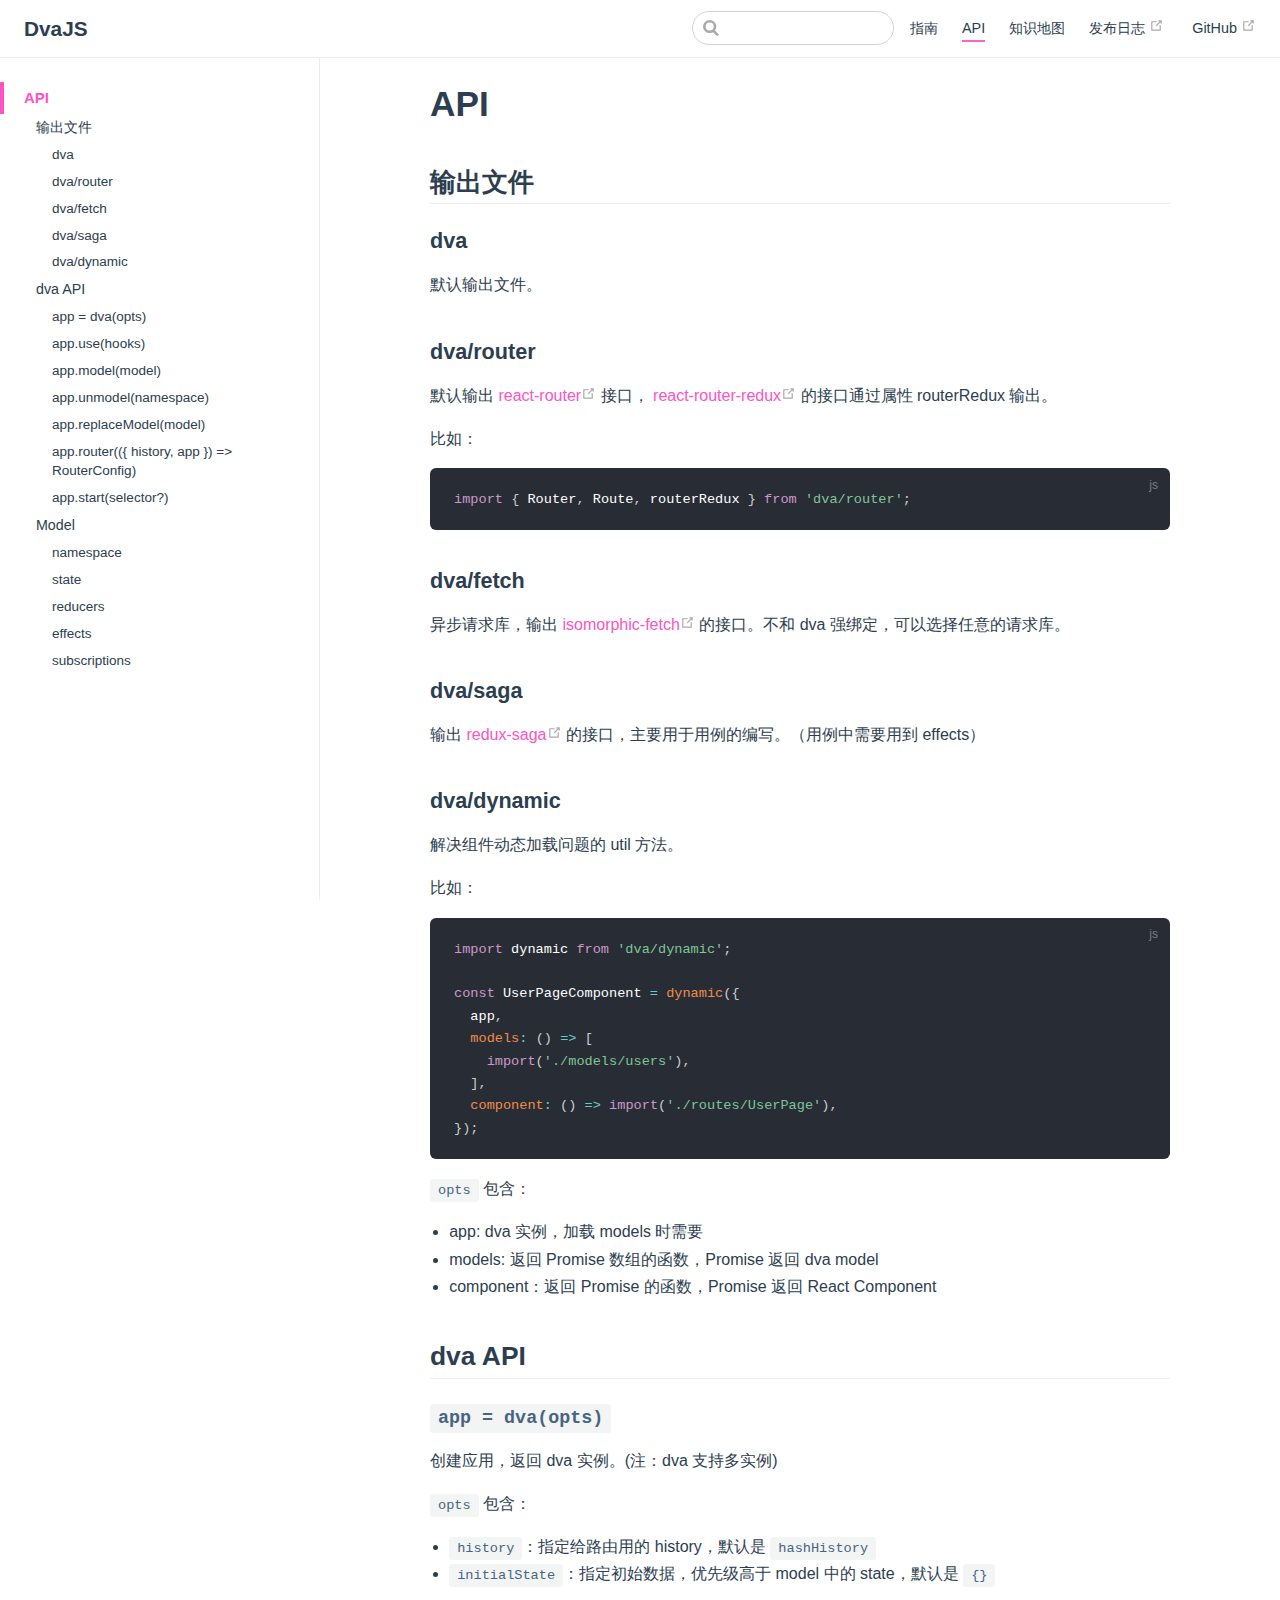
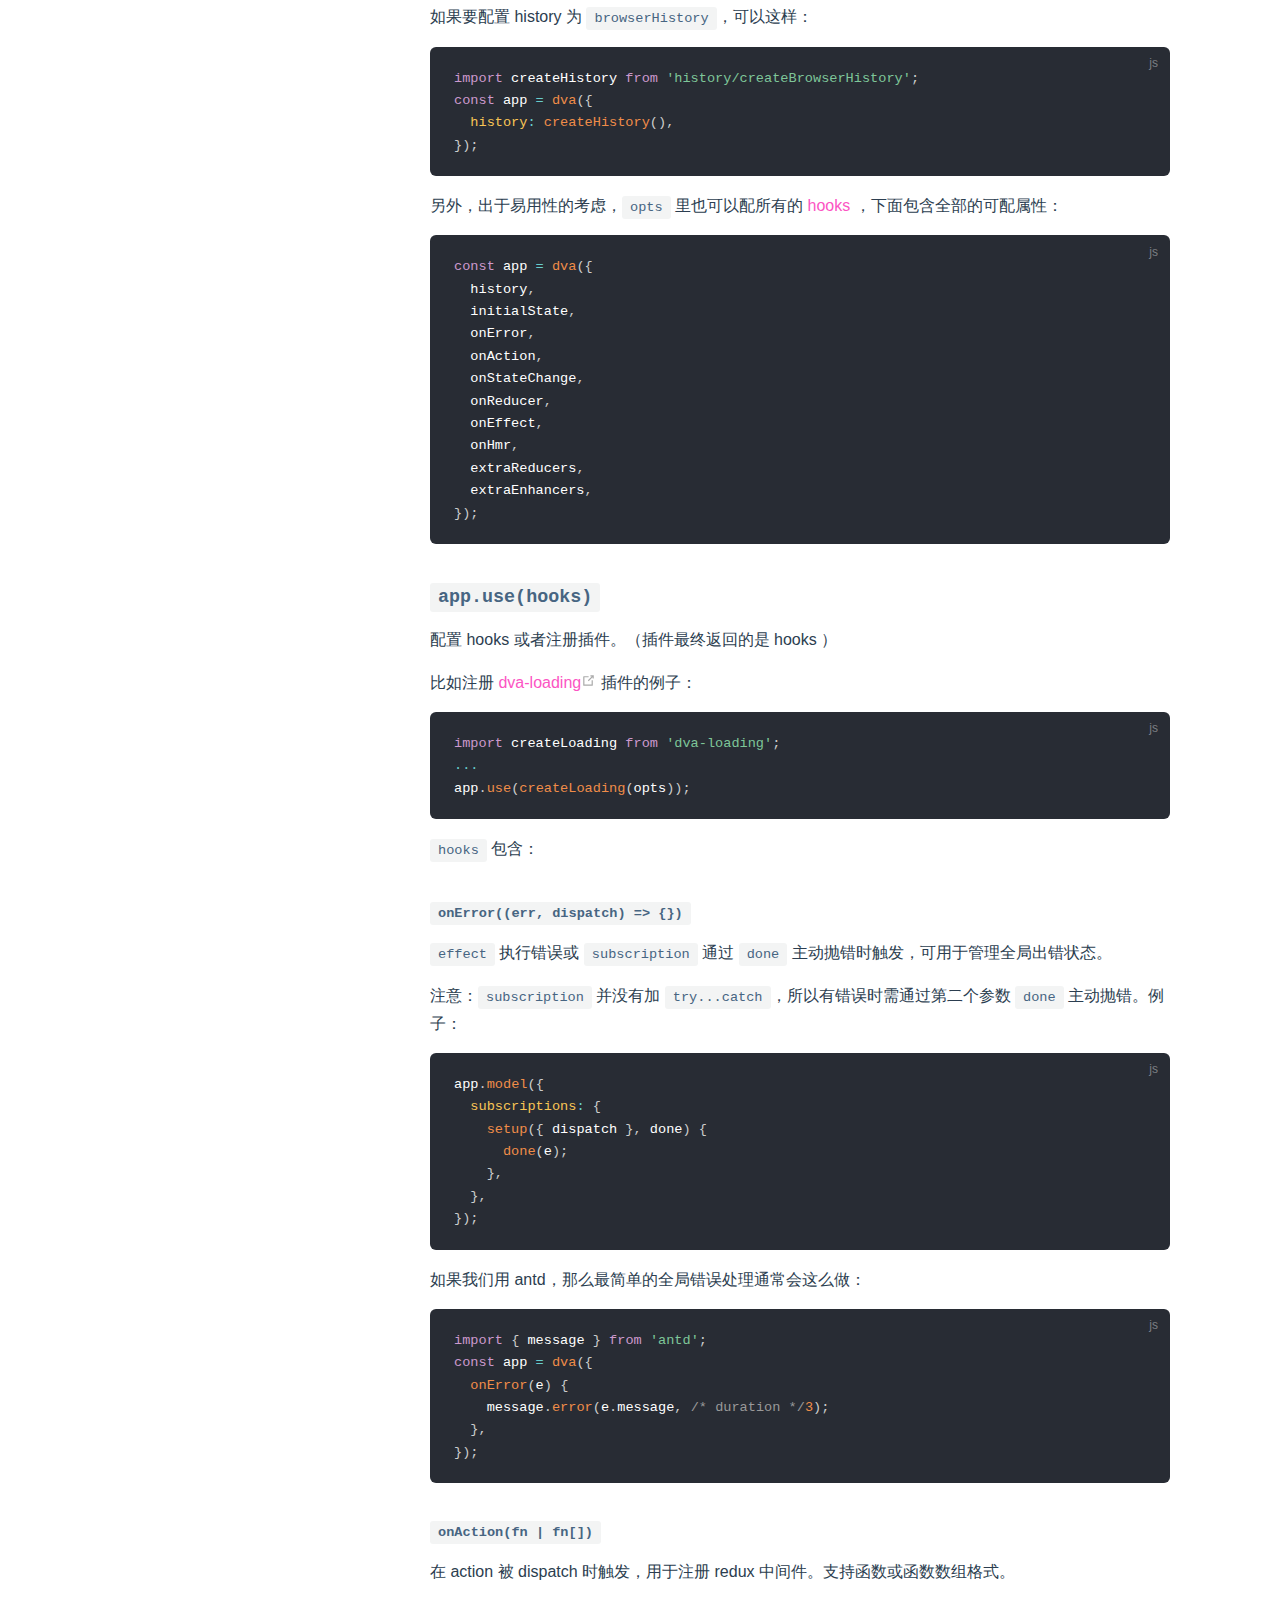
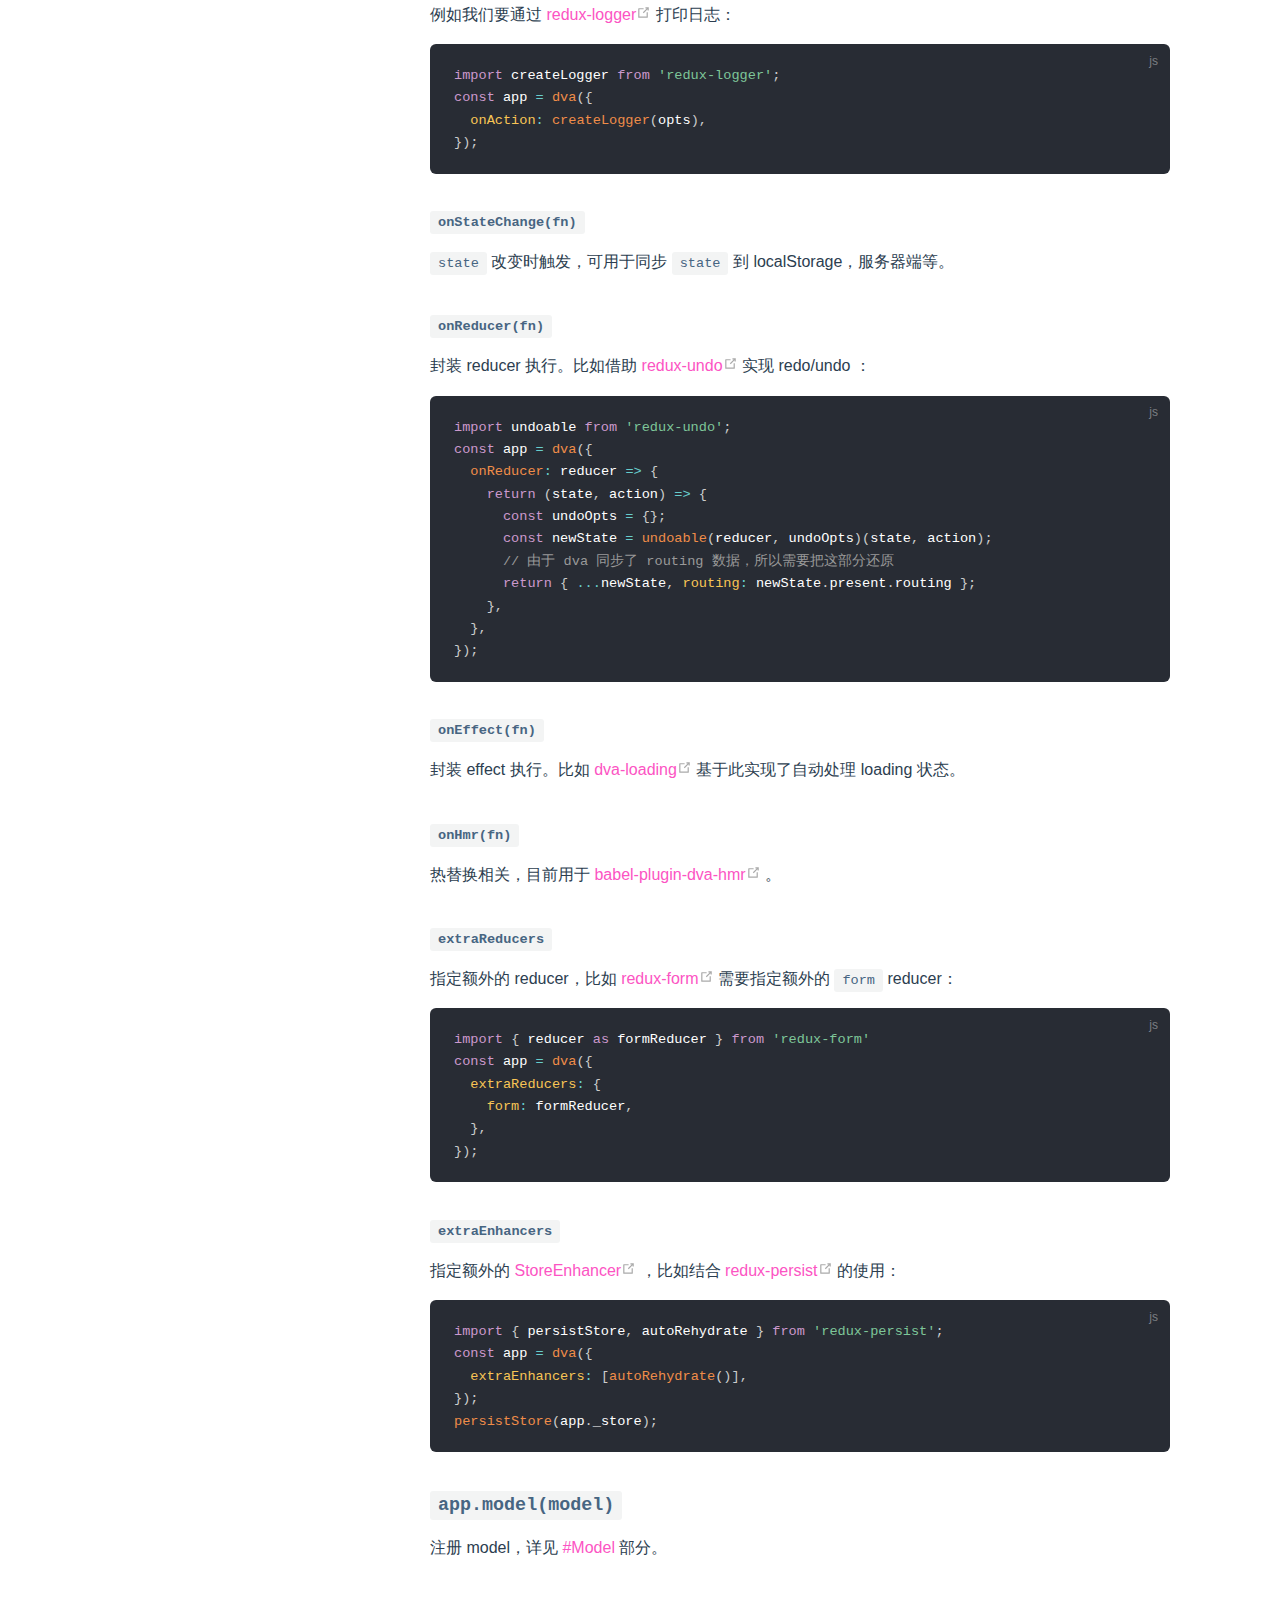
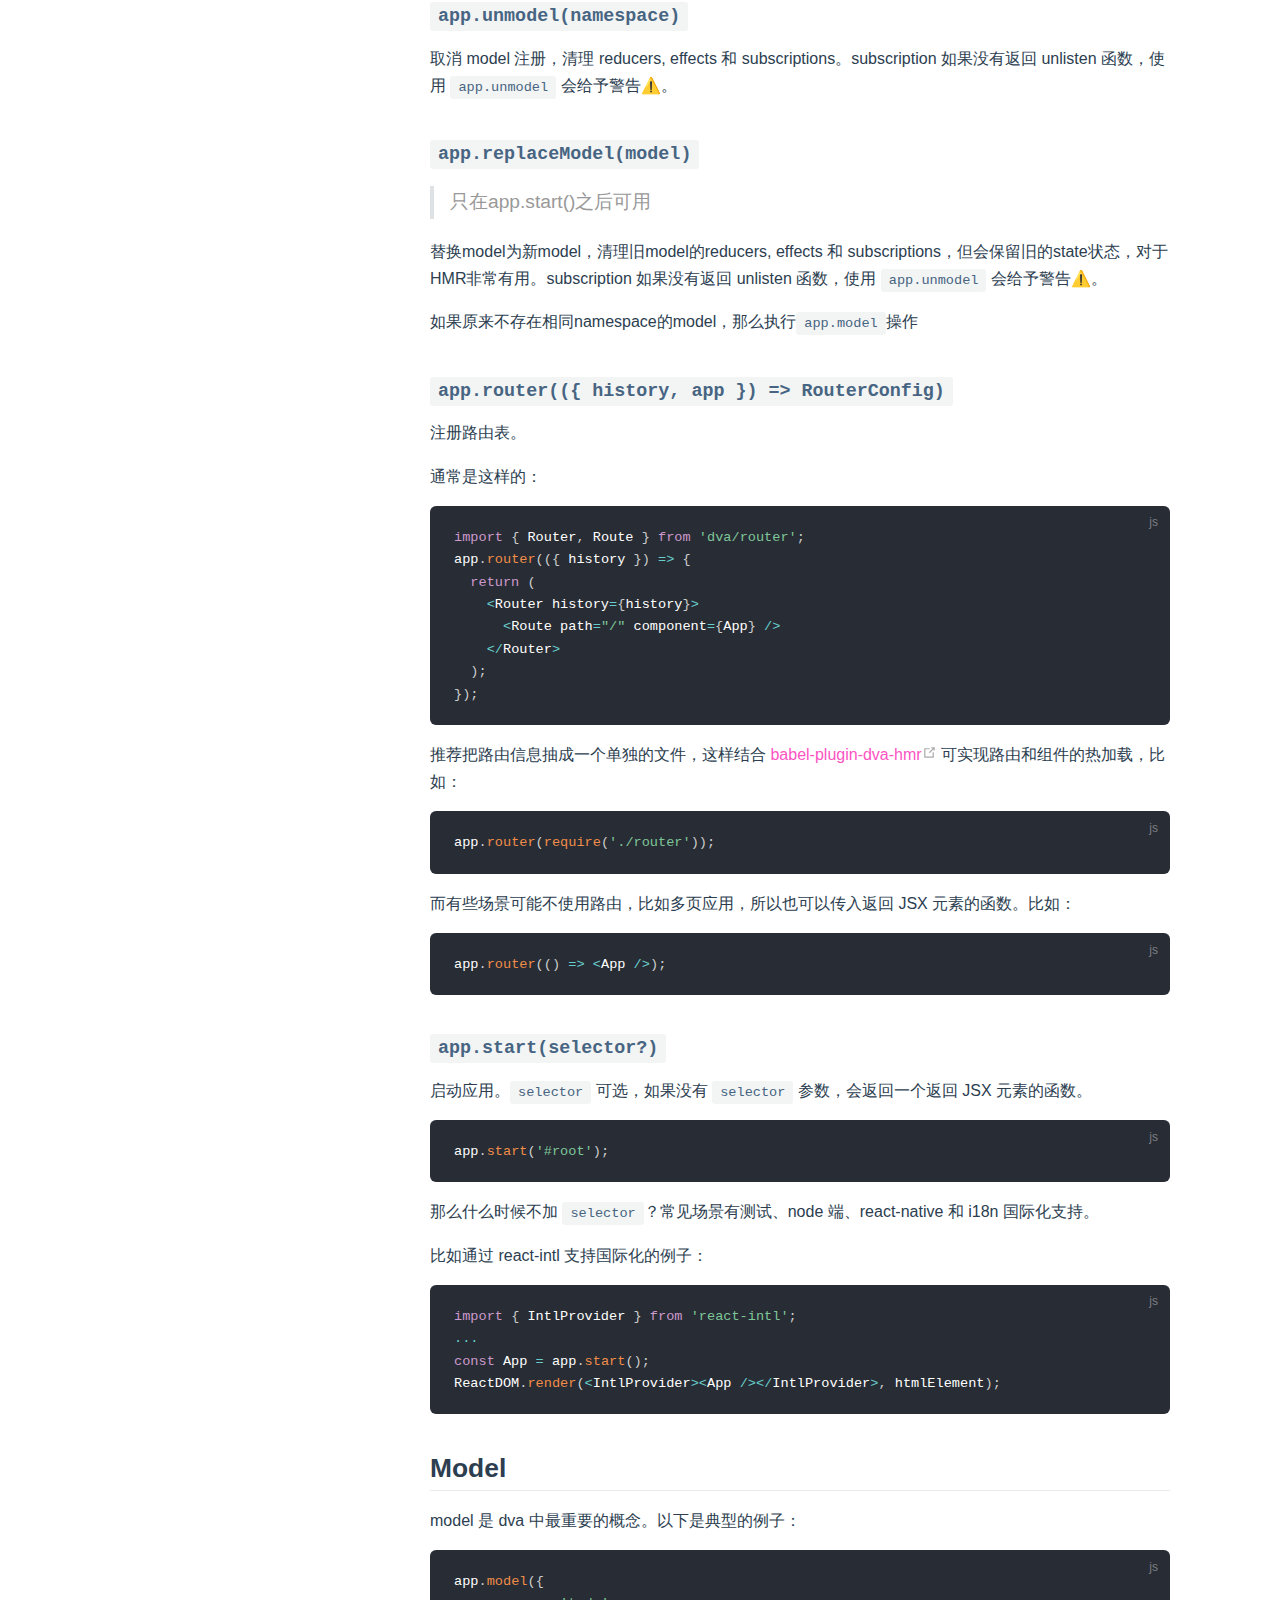
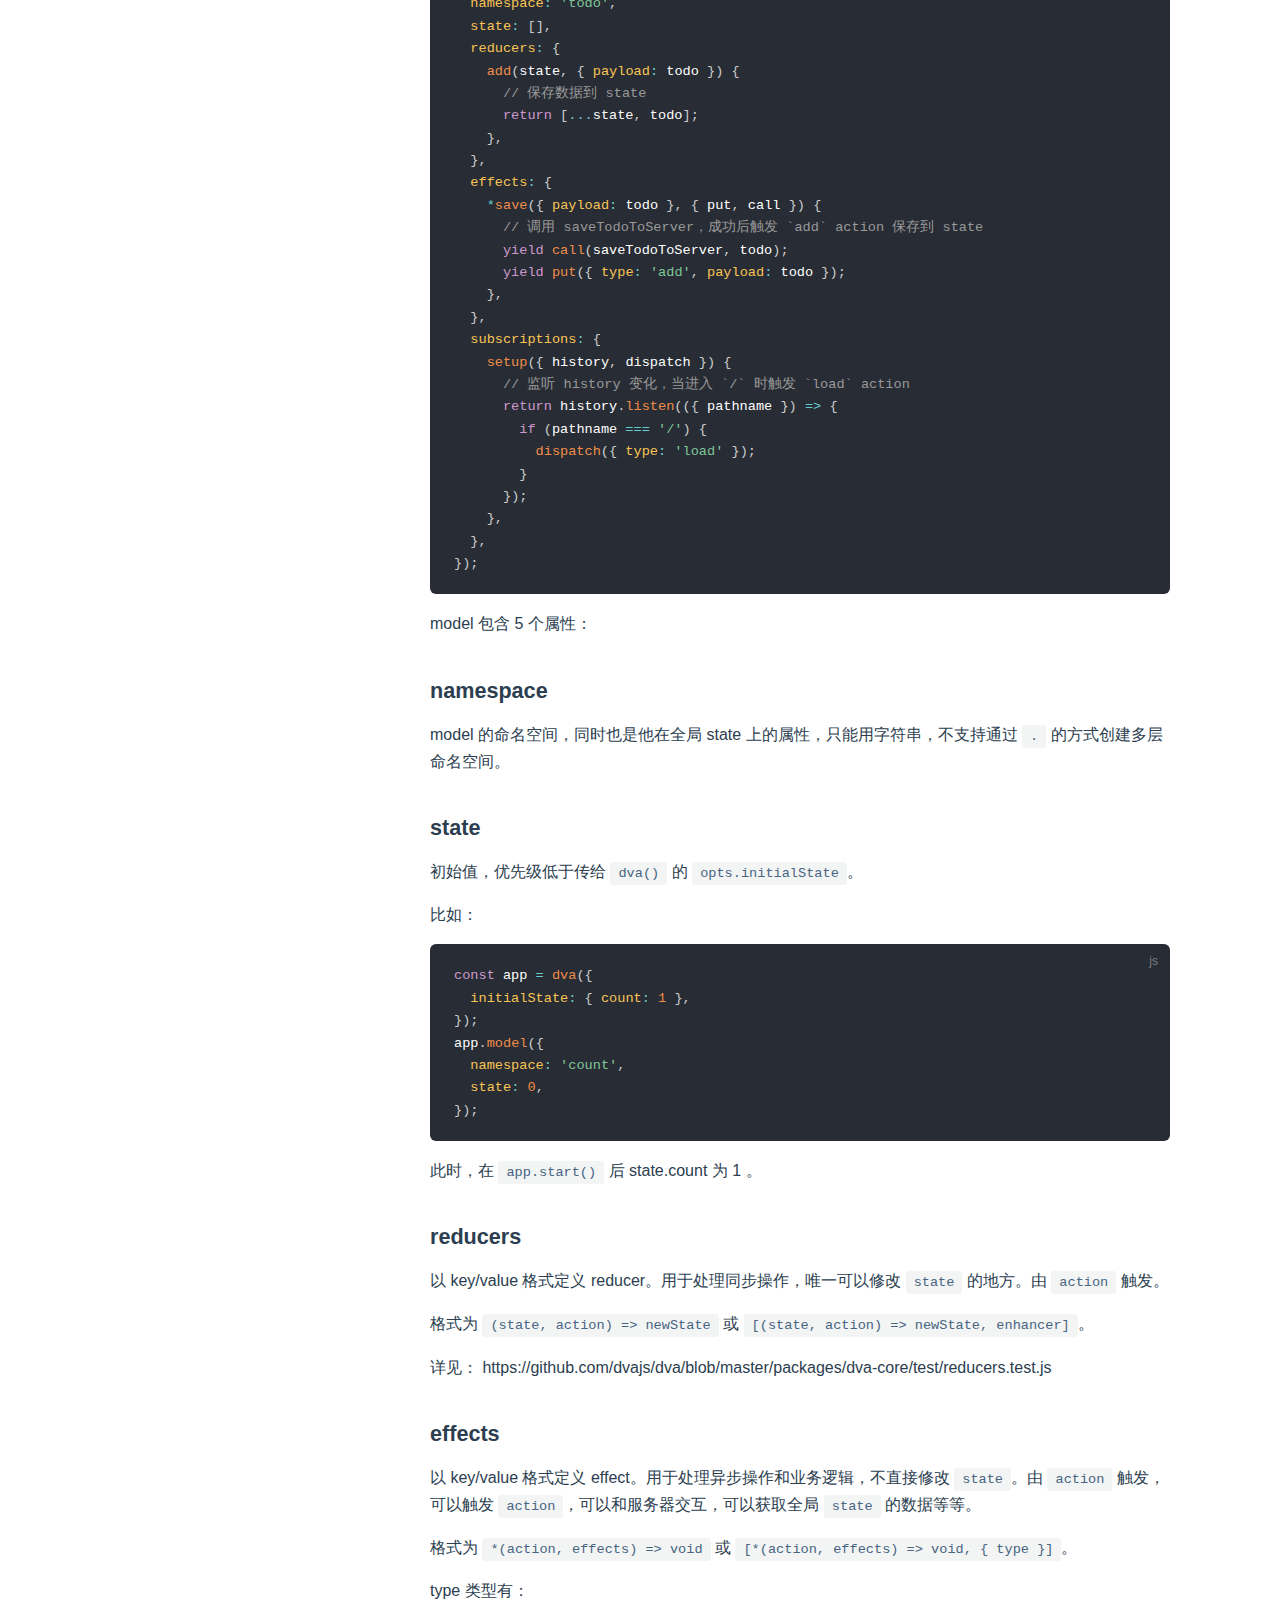
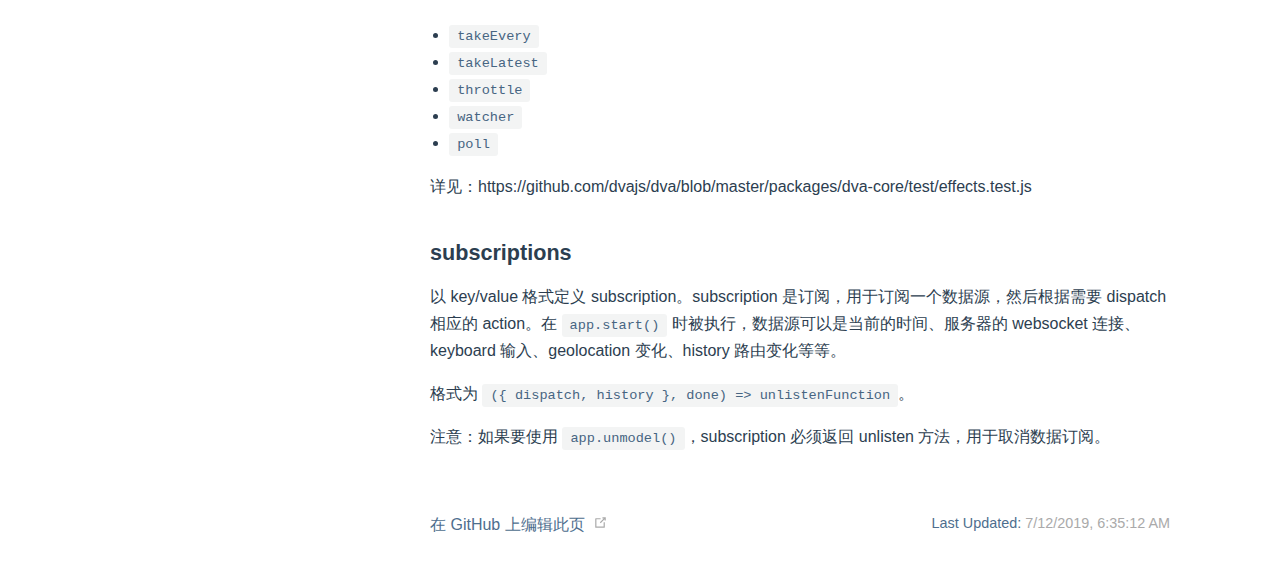
==== api/index.html @ c40e7f50 "add:init" ====
<!DOCTYPE html>
<html lang="en-US">
  <head>
    <meta charset="utf-8">
    <meta name="viewport" content="width=device-width,initial-scale=1">
    <title>API | DvaJS</title>
    <meta name="description" content="React and redux based, lightweight and elm-style framework.">
    
    
    <link rel="preload" href="/assets/css/0.styles.b0be452b.css" as="style"><link rel="preload" href="/assets/js/app.c9325fe4.js" as="script"><link rel="preload" href="/assets/js/7.8726c71b.js" as="script"><link rel="prefetch" href="/assets/js/10.3b941219.js"><link rel="prefetch" href="/assets/js/11.faeb7d87.js"><link rel="prefetch" href="/assets/js/12.e7dcc131.js"><link rel="prefetch" href="/assets/js/13.76b6ff05.js"><link rel="prefetch" href="/assets/js/14.040e951c.js"><link rel="prefetch" href="/assets/js/15.d0a3ab5c.js"><link rel="prefetch" href="/assets/js/16.5284c3d8.js"><link rel="prefetch" href="/assets/js/17.88814d3d.js"><link rel="prefetch" href="/assets/js/2.fa90be6b.js"><link rel="prefetch" href="/assets/js/3.ce55975b.js"><link rel="prefetch" href="/assets/js/4.3167257f.js"><link rel="prefetch" href="/assets/js/5.03540d78.js"><link rel="prefetch" href="/assets/js/6.11b1af30.js"><link rel="prefetch" href="/assets/js/8.0f609521.js"><link rel="prefetch" href="/assets/js/9.8cca2a40.js">
    <link rel="stylesheet" href="/assets/css/0.styles.b0be452b.css">
  </head>
  <body>
    <div id="app" data-server-rendered="true"><div class="theme-container"><header class="navbar"><div class="sidebar-button"><svg xmlns="http://www.w3.org/2000/svg" aria-hidden="true" role="img" viewBox="0 0 448 512" class="icon"><path fill="currentColor" d="M436 124H12c-6.627 0-12-5.373-12-12V80c0-6.627 5.373-12 12-12h424c6.627 0 12 5.373 12 12v32c0 6.627-5.373 12-12 12zm0 160H12c-6.627 0-12-5.373-12-12v-32c0-6.627 5.373-12 12-12h424c6.627 0 12 5.373 12 12v32c0 6.627-5.373 12-12 12zm0 160H12c-6.627 0-12-5.373-12-12v-32c0-6.627 5.373-12 12-12h424c6.627 0 12 5.373 12 12v32c0 6.627-5.373 12-12 12z"></path></svg></div> <a href="/" class="home-link router-link-active"><!----> <span class="site-name">DvaJS</span></a> <div class="links" style="max-width:nullpx;"><div class="search-box"><input aria-label="Search" autocomplete="off" spellcheck="false" value=""> <!----></div> <nav class="nav-links can-hide"><div class="nav-item"><a href="/guide/" class="nav-link">指南</a></div><div class="nav-item"><a href="/api/" aria-current="page" class="nav-link router-link-exact-active router-link-active">API</a></div><div class="nav-item"><a href="/knowledgemap/" class="nav-link">知识地图</a></div><div class="nav-item"><a href="https://github.com/dvajs/dva/releases" target="_blank" rel="noopener noreferrer" class="nav-link external">
  发布日志
  <svg xmlns="http://www.w3.org/2000/svg" aria-hidden="true" x="0px" y="0px" viewBox="0 0 100 100" width="15" height="15" class="icon outbound"><path fill="currentColor" d="M18.8,85.1h56l0,0c2.2,0,4-1.8,4-4v-32h-8v28h-48v-48h28v-8h-32l0,0c-2.2,0-4,1.8-4,4v56C14.8,83.3,16.6,85.1,18.8,85.1z"></path> <polygon fill="currentColor" points="45.7,48.7 51.3,54.3 77.2,28.5 77.2,37.2 85.2,37.2 85.2,14.9 62.8,14.9 62.8,22.9 71.5,22.9"></polygon></svg></a></div> <a href="https://github.com/dvajs/dva" target="_blank" rel="noopener noreferrer" class="repo-link">
    GitHub
    <svg xmlns="http://www.w3.org/2000/svg" aria-hidden="true" x="0px" y="0px" viewBox="0 0 100 100" width="15" height="15" class="icon outbound"><path fill="currentColor" d="M18.8,85.1h56l0,0c2.2,0,4-1.8,4-4v-32h-8v28h-48v-48h28v-8h-32l0,0c-2.2,0-4,1.8-4,4v56C14.8,83.3,16.6,85.1,18.8,85.1z"></path> <polygon fill="currentColor" points="45.7,48.7 51.3,54.3 77.2,28.5 77.2,37.2 85.2,37.2 85.2,14.9 62.8,14.9 62.8,22.9 71.5,22.9"></polygon></svg></a></nav></div></header> <div class="sidebar-mask"></div> <div class="sidebar"><nav class="nav-links"><div class="nav-item"><a href="/guide/" class="nav-link">指南</a></div><div class="nav-item"><a href="/api/" aria-current="page" class="nav-link router-link-exact-active router-link-active">API</a></div><div class="nav-item"><a href="/knowledgemap/" class="nav-link">知识地图</a></div><div class="nav-item"><a href="https://github.com/dvajs/dva/releases" target="_blank" rel="noopener noreferrer" class="nav-link external">
  发布日志
  <svg xmlns="http://www.w3.org/2000/svg" aria-hidden="true" x="0px" y="0px" viewBox="0 0 100 100" width="15" height="15" class="icon outbound"><path fill="currentColor" d="M18.8,85.1h56l0,0c2.2,0,4-1.8,4-4v-32h-8v28h-48v-48h28v-8h-32l0,0c-2.2,0-4,1.8-4,4v56C14.8,83.3,16.6,85.1,18.8,85.1z"></path> <polygon fill="currentColor" points="45.7,48.7 51.3,54.3 77.2,28.5 77.2,37.2 85.2,37.2 85.2,14.9 62.8,14.9 62.8,22.9 71.5,22.9"></polygon></svg></a></div> <a href="https://github.com/dvajs/dva" target="_blank" rel="noopener noreferrer" class="repo-link">
    GitHub
    <svg xmlns="http://www.w3.org/2000/svg" aria-hidden="true" x="0px" y="0px" viewBox="0 0 100 100" width="15" height="15" class="icon outbound"><path fill="currentColor" d="M18.8,85.1h56l0,0c2.2,0,4-1.8,4-4v-32h-8v28h-48v-48h28v-8h-32l0,0c-2.2,0-4,1.8-4,4v56C14.8,83.3,16.6,85.1,18.8,85.1z"></path> <polygon fill="currentColor" points="45.7,48.7 51.3,54.3 77.2,28.5 77.2,37.2 85.2,37.2 85.2,14.9 62.8,14.9 62.8,22.9 71.5,22.9"></polygon></svg></a></nav>  <ul class="sidebar-links"><li><a href="/api/" aria-current="page" class="active sidebar-link">API</a><ul class="sidebar-sub-headers"><li class="sidebar-sub-header"><a href="/api/#输出文件" class="sidebar-link">输出文件</a><ul class="sidebar-sub-headers"><li class="sidebar-sub-header"><a href="/api/#dva" class="sidebar-link">dva</a></li><li class="sidebar-sub-header"><a href="/api/#dva-router" class="sidebar-link">dva/router</a></li><li class="sidebar-sub-header"><a href="/api/#dva-fetch" class="sidebar-link">dva/fetch</a></li><li class="sidebar-sub-header"><a href="/api/#dva-saga" class="sidebar-link">dva/saga</a></li><li class="sidebar-sub-header"><a href="/api/#dva-dynamic" class="sidebar-link">dva/dynamic</a></li></ul></li><li class="sidebar-sub-header"><a href="/api/#dva-api" class="sidebar-link">dva API</a><ul class="sidebar-sub-headers"><li class="sidebar-sub-header"><a href="/api/#app-dva-opts" class="sidebar-link">app = dva(opts)</a></li><li class="sidebar-sub-header"><a href="/api/#app-use-hooks" class="sidebar-link">app.use(hooks)</a></li><li class="sidebar-sub-header"><a href="/api/#app-model-model" class="sidebar-link">app.model(model)</a></li><li class="sidebar-sub-header"><a href="/api/#app-unmodel-namespace" class="sidebar-link">app.unmodel(namespace)</a></li><li class="sidebar-sub-header"><a href="/api/#app-replacemodel-model" class="sidebar-link">app.replaceModel(model)</a></li><li class="sidebar-sub-header"><a href="/api/#app-router-history-app-routerconfig" class="sidebar-link">app.router(({ history, app }) =&gt; RouterConfig)</a></li><li class="sidebar-sub-header"><a href="/api/#app-start-selector" class="sidebar-link">app.start(selector?)</a></li></ul></li><li class="sidebar-sub-header"><a href="/api/#model" class="sidebar-link">Model</a><ul class="sidebar-sub-headers"><li class="sidebar-sub-header"><a href="/api/#namespace" class="sidebar-link">namespace</a></li><li class="sidebar-sub-header"><a href="/api/#state" class="sidebar-link">state</a></li><li class="sidebar-sub-header"><a href="/api/#reducers" class="sidebar-link">reducers</a></li><li class="sidebar-sub-header"><a href="/api/#effects" class="sidebar-link">effects</a></li><li class="sidebar-sub-header"><a href="/api/#subscriptions" class="sidebar-link">subscriptions</a></li></ul></li></ul></li></ul> </div> <div class="page"> <div class="content"><h1 id="api"><a href="#api" class="header-anchor">#</a> API</h1> <h2 id="输出文件"><a href="#输出文件" class="header-anchor">#</a> 输出文件</h2> <h3 id="dva"><a href="#dva" class="header-anchor">#</a> dva</h3> <p>默认输出文件。</p> <h3 id="dva-router"><a href="#dva-router" class="header-anchor">#</a> dva/router</h3> <p>默认输出 <a href="https://github.com/ReactTraining/react-router" target="_blank" rel="noopener noreferrer">react-router<svg xmlns="http://www.w3.org/2000/svg" aria-hidden="true" x="0px" y="0px" viewBox="0 0 100 100" width="15" height="15" class="icon outbound"><path fill="currentColor" d="M18.8,85.1h56l0,0c2.2,0,4-1.8,4-4v-32h-8v28h-48v-48h28v-8h-32l0,0c-2.2,0-4,1.8-4,4v56C14.8,83.3,16.6,85.1,18.8,85.1z"></path> <polygon fill="currentColor" points="45.7,48.7 51.3,54.3 77.2,28.5 77.2,37.2 85.2,37.2 85.2,14.9 62.8,14.9 62.8,22.9 71.5,22.9"></polygon></svg></a> 接口， <a href="https://github.com/reactjs/react-router-redux" target="_blank" rel="noopener noreferrer">react-router-redux<svg xmlns="http://www.w3.org/2000/svg" aria-hidden="true" x="0px" y="0px" viewBox="0 0 100 100" width="15" height="15" class="icon outbound"><path fill="currentColor" d="M18.8,85.1h56l0,0c2.2,0,4-1.8,4-4v-32h-8v28h-48v-48h28v-8h-32l0,0c-2.2,0-4,1.8-4,4v56C14.8,83.3,16.6,85.1,18.8,85.1z"></path> <polygon fill="currentColor" points="45.7,48.7 51.3,54.3 77.2,28.5 77.2,37.2 85.2,37.2 85.2,14.9 62.8,14.9 62.8,22.9 71.5,22.9"></polygon></svg></a> 的接口通过属性 routerRedux 输出。</p> <p>比如：</p> <div class="language-js extra-class"><pre class="language-js"><code><span class="token keyword">import</span> <span class="token punctuation">{</span> Router<span class="token punctuation">,</span> Route<span class="token punctuation">,</span> routerRedux <span class="token punctuation">}</span> <span class="token keyword">from</span> <span class="token string">'dva/router'</span><span class="token punctuation">;</span>
</code></pre></div><h3 id="dva-fetch"><a href="#dva-fetch" class="header-anchor">#</a> dva/fetch</h3> <p>异步请求库，输出 <a href="https://github.com/matthew-andrews/isomorphic-fetch" target="_blank" rel="noopener noreferrer">isomorphic-fetch<svg xmlns="http://www.w3.org/2000/svg" aria-hidden="true" x="0px" y="0px" viewBox="0 0 100 100" width="15" height="15" class="icon outbound"><path fill="currentColor" d="M18.8,85.1h56l0,0c2.2,0,4-1.8,4-4v-32h-8v28h-48v-48h28v-8h-32l0,0c-2.2,0-4,1.8-4,4v56C14.8,83.3,16.6,85.1,18.8,85.1z"></path> <polygon fill="currentColor" points="45.7,48.7 51.3,54.3 77.2,28.5 77.2,37.2 85.2,37.2 85.2,14.9 62.8,14.9 62.8,22.9 71.5,22.9"></polygon></svg></a> 的接口。不和 dva 强绑定，可以选择任意的请求库。</p> <h3 id="dva-saga"><a href="#dva-saga" class="header-anchor">#</a> dva/saga</h3> <p>输出 <a href="https://github.com/yelouafi/redux-saga" target="_blank" rel="noopener noreferrer">redux-saga<svg xmlns="http://www.w3.org/2000/svg" aria-hidden="true" x="0px" y="0px" viewBox="0 0 100 100" width="15" height="15" class="icon outbound"><path fill="currentColor" d="M18.8,85.1h56l0,0c2.2,0,4-1.8,4-4v-32h-8v28h-48v-48h28v-8h-32l0,0c-2.2,0-4,1.8-4,4v56C14.8,83.3,16.6,85.1,18.8,85.1z"></path> <polygon fill="currentColor" points="45.7,48.7 51.3,54.3 77.2,28.5 77.2,37.2 85.2,37.2 85.2,14.9 62.8,14.9 62.8,22.9 71.5,22.9"></polygon></svg></a> 的接口，主要用于用例的编写。（用例中需要用到 effects）</p> <h3 id="dva-dynamic"><a href="#dva-dynamic" class="header-anchor">#</a> dva/dynamic</h3> <p>解决组件动态加载问题的 util 方法。</p> <p>比如：</p> <div class="language-js extra-class"><pre class="language-js"><code><span class="token keyword">import</span> dynamic <span class="token keyword">from</span> <span class="token string">'dva/dynamic'</span><span class="token punctuation">;</span>

<span class="token keyword">const</span> UserPageComponent <span class="token operator">=</span> <span class="token function">dynamic</span><span class="token punctuation">(</span><span class="token punctuation">{</span>
  app<span class="token punctuation">,</span>
  <span class="token function-variable function">models</span><span class="token operator">:</span> <span class="token punctuation">(</span><span class="token punctuation">)</span> <span class="token operator">=&gt;</span> <span class="token punctuation">[</span>
    <span class="token keyword">import</span><span class="token punctuation">(</span><span class="token string">'./models/users'</span><span class="token punctuation">)</span><span class="token punctuation">,</span>
  <span class="token punctuation">]</span><span class="token punctuation">,</span>
  <span class="token function-variable function">component</span><span class="token operator">:</span> <span class="token punctuation">(</span><span class="token punctuation">)</span> <span class="token operator">=&gt;</span> <span class="token keyword">import</span><span class="token punctuation">(</span><span class="token string">'./routes/UserPage'</span><span class="token punctuation">)</span><span class="token punctuation">,</span>
<span class="token punctuation">}</span><span class="token punctuation">)</span><span class="token punctuation">;</span>
</code></pre></div><p><code>opts</code> 包含：</p> <ul><li>app: dva 实例，加载 models 时需要</li> <li>models: 返回 Promise 数组的函数，Promise 返回 dva model</li> <li>component：返回 Promise 的函数，Promise 返回 React Component</li></ul> <h2 id="dva-api"><a href="#dva-api" class="header-anchor">#</a> dva API</h2> <h3 id="app-dva-opts"><a href="#app-dva-opts" class="header-anchor">#</a> <code>app = dva(opts)</code></h3> <p>创建应用，返回 dva 实例。(注：dva 支持多实例)</p> <p><code>opts</code> 包含：</p> <ul><li><code>history</code>：指定给路由用的 history，默认是 <code>hashHistory</code></li> <li><code>initialState</code>：指定初始数据，优先级高于 model 中的 state，默认是 <code>{}</code></li></ul> <p>如果要配置 history 为 <code>browserHistory</code>，可以这样：</p> <div class="language-js extra-class"><pre class="language-js"><code><span class="token keyword">import</span> createHistory <span class="token keyword">from</span> <span class="token string">'history/createBrowserHistory'</span><span class="token punctuation">;</span>
<span class="token keyword">const</span> app <span class="token operator">=</span> <span class="token function">dva</span><span class="token punctuation">(</span><span class="token punctuation">{</span>
  <span class="token literal-property property">history</span><span class="token operator">:</span> <span class="token function">createHistory</span><span class="token punctuation">(</span><span class="token punctuation">)</span><span class="token punctuation">,</span>
<span class="token punctuation">}</span><span class="token punctuation">)</span><span class="token punctuation">;</span>
</code></pre></div><p>另外，出于易用性的考虑，<code>opts</code> 里也可以配所有的 <a href="#appusehooks">hooks</a> ，下面包含全部的可配属性：</p> <div class="language-js extra-class"><pre class="language-js"><code><span class="token keyword">const</span> app <span class="token operator">=</span> <span class="token function">dva</span><span class="token punctuation">(</span><span class="token punctuation">{</span>
  history<span class="token punctuation">,</span>
  initialState<span class="token punctuation">,</span>
  onError<span class="token punctuation">,</span>
  onAction<span class="token punctuation">,</span>
  onStateChange<span class="token punctuation">,</span>
  onReducer<span class="token punctuation">,</span>
  onEffect<span class="token punctuation">,</span>
  onHmr<span class="token punctuation">,</span>
  extraReducers<span class="token punctuation">,</span>
  extraEnhancers<span class="token punctuation">,</span>
<span class="token punctuation">}</span><span class="token punctuation">)</span><span class="token punctuation">;</span>
</code></pre></div><h3 id="app-use-hooks"><a href="#app-use-hooks" class="header-anchor">#</a> <code>app.use(hooks)</code></h3> <p>配置 hooks 或者注册插件。（插件最终返回的是 hooks ）</p> <p>比如注册 <a href="https://github.com/dvajs/dva-loading" target="_blank" rel="noopener noreferrer">dva-loading<svg xmlns="http://www.w3.org/2000/svg" aria-hidden="true" x="0px" y="0px" viewBox="0 0 100 100" width="15" height="15" class="icon outbound"><path fill="currentColor" d="M18.8,85.1h56l0,0c2.2,0,4-1.8,4-4v-32h-8v28h-48v-48h28v-8h-32l0,0c-2.2,0-4,1.8-4,4v56C14.8,83.3,16.6,85.1,18.8,85.1z"></path> <polygon fill="currentColor" points="45.7,48.7 51.3,54.3 77.2,28.5 77.2,37.2 85.2,37.2 85.2,14.9 62.8,14.9 62.8,22.9 71.5,22.9"></polygon></svg></a> 插件的例子：</p> <div class="language-js extra-class"><pre class="language-js"><code><span class="token keyword">import</span> createLoading <span class="token keyword">from</span> <span class="token string">'dva-loading'</span><span class="token punctuation">;</span>
<span class="token operator">...</span>
app<span class="token punctuation">.</span><span class="token function">use</span><span class="token punctuation">(</span><span class="token function">createLoading</span><span class="token punctuation">(</span>opts<span class="token punctuation">)</span><span class="token punctuation">)</span><span class="token punctuation">;</span>
</code></pre></div><p><code>hooks</code> 包含：</p> <h4 id="onerror-err-dispatch"><a href="#onerror-err-dispatch" class="header-anchor">#</a> <code>onError((err, dispatch) =&gt; {})</code></h4> <p><code>effect</code> 执行错误或 <code>subscription</code> 通过 <code>done</code> 主动抛错时触发，可用于管理全局出错状态。</p> <p>注意：<code>subscription</code> 并没有加 <code>try...catch</code>，所以有错误时需通过第二个参数 <code>done</code> 主动抛错。例子：</p> <div class="language-js extra-class"><pre class="language-js"><code>app<span class="token punctuation">.</span><span class="token function">model</span><span class="token punctuation">(</span><span class="token punctuation">{</span>
  <span class="token literal-property property">subscriptions</span><span class="token operator">:</span> <span class="token punctuation">{</span>
    <span class="token function">setup</span><span class="token punctuation">(</span><span class="token parameter"><span class="token punctuation">{</span> dispatch <span class="token punctuation">}</span><span class="token punctuation">,</span> done</span><span class="token punctuation">)</span> <span class="token punctuation">{</span>
      <span class="token function">done</span><span class="token punctuation">(</span>e<span class="token punctuation">)</span><span class="token punctuation">;</span>
    <span class="token punctuation">}</span><span class="token punctuation">,</span>
  <span class="token punctuation">}</span><span class="token punctuation">,</span>
<span class="token punctuation">}</span><span class="token punctuation">)</span><span class="token punctuation">;</span>
</code></pre></div><p>如果我们用 antd，那么最简单的全局错误处理通常会这么做：</p> <div class="language-js extra-class"><pre class="language-js"><code><span class="token keyword">import</span> <span class="token punctuation">{</span> message <span class="token punctuation">}</span> <span class="token keyword">from</span> <span class="token string">'antd'</span><span class="token punctuation">;</span>
<span class="token keyword">const</span> app <span class="token operator">=</span> <span class="token function">dva</span><span class="token punctuation">(</span><span class="token punctuation">{</span>
  <span class="token function">onError</span><span class="token punctuation">(</span><span class="token parameter">e</span><span class="token punctuation">)</span> <span class="token punctuation">{</span>
    message<span class="token punctuation">.</span><span class="token function">error</span><span class="token punctuation">(</span>e<span class="token punctuation">.</span>message<span class="token punctuation">,</span> <span class="token comment">/* duration */</span><span class="token number">3</span><span class="token punctuation">)</span><span class="token punctuation">;</span>
  <span class="token punctuation">}</span><span class="token punctuation">,</span>
<span class="token punctuation">}</span><span class="token punctuation">)</span><span class="token punctuation">;</span>
</code></pre></div><h4 id="onaction-fn-fn"><a href="#onaction-fn-fn" class="header-anchor">#</a> <code>onAction(fn | fn[])</code></h4> <p>在 action 被 dispatch 时触发，用于注册 redux 中间件。支持函数或函数数组格式。</p> <p>例如我们要通过 <a href="https://github.com/evgenyrodionov/redux-logger" target="_blank" rel="noopener noreferrer">redux-logger<svg xmlns="http://www.w3.org/2000/svg" aria-hidden="true" x="0px" y="0px" viewBox="0 0 100 100" width="15" height="15" class="icon outbound"><path fill="currentColor" d="M18.8,85.1h56l0,0c2.2,0,4-1.8,4-4v-32h-8v28h-48v-48h28v-8h-32l0,0c-2.2,0-4,1.8-4,4v56C14.8,83.3,16.6,85.1,18.8,85.1z"></path> <polygon fill="currentColor" points="45.7,48.7 51.3,54.3 77.2,28.5 77.2,37.2 85.2,37.2 85.2,14.9 62.8,14.9 62.8,22.9 71.5,22.9"></polygon></svg></a> 打印日志：</p> <div class="language-js extra-class"><pre class="language-js"><code><span class="token keyword">import</span> createLogger <span class="token keyword">from</span> <span class="token string">'redux-logger'</span><span class="token punctuation">;</span>
<span class="token keyword">const</span> app <span class="token operator">=</span> <span class="token function">dva</span><span class="token punctuation">(</span><span class="token punctuation">{</span>
  <span class="token literal-property property">onAction</span><span class="token operator">:</span> <span class="token function">createLogger</span><span class="token punctuation">(</span>opts<span class="token punctuation">)</span><span class="token punctuation">,</span>
<span class="token punctuation">}</span><span class="token punctuation">)</span><span class="token punctuation">;</span>
</code></pre></div><h4 id="onstatechange-fn"><a href="#onstatechange-fn" class="header-anchor">#</a> <code>onStateChange(fn)</code></h4> <p><code>state</code> 改变时触发，可用于同步 <code>state</code> 到 localStorage，服务器端等。</p> <h4 id="onreducer-fn"><a href="#onreducer-fn" class="header-anchor">#</a> <code>onReducer(fn)</code></h4> <p>封装 reducer 执行。比如借助 <a href="https://github.com/omnidan/redux-undo" target="_blank" rel="noopener noreferrer">redux-undo<svg xmlns="http://www.w3.org/2000/svg" aria-hidden="true" x="0px" y="0px" viewBox="0 0 100 100" width="15" height="15" class="icon outbound"><path fill="currentColor" d="M18.8,85.1h56l0,0c2.2,0,4-1.8,4-4v-32h-8v28h-48v-48h28v-8h-32l0,0c-2.2,0-4,1.8-4,4v56C14.8,83.3,16.6,85.1,18.8,85.1z"></path> <polygon fill="currentColor" points="45.7,48.7 51.3,54.3 77.2,28.5 77.2,37.2 85.2,37.2 85.2,14.9 62.8,14.9 62.8,22.9 71.5,22.9"></polygon></svg></a> 实现 redo/undo ：</p> <div class="language-js extra-class"><pre class="language-js"><code><span class="token keyword">import</span> undoable <span class="token keyword">from</span> <span class="token string">'redux-undo'</span><span class="token punctuation">;</span>
<span class="token keyword">const</span> app <span class="token operator">=</span> <span class="token function">dva</span><span class="token punctuation">(</span><span class="token punctuation">{</span>
  <span class="token function-variable function">onReducer</span><span class="token operator">:</span> <span class="token parameter">reducer</span> <span class="token operator">=&gt;</span> <span class="token punctuation">{</span>
    <span class="token keyword">return</span> <span class="token punctuation">(</span><span class="token parameter">state<span class="token punctuation">,</span> action</span><span class="token punctuation">)</span> <span class="token operator">=&gt;</span> <span class="token punctuation">{</span>
      <span class="token keyword">const</span> undoOpts <span class="token operator">=</span> <span class="token punctuation">{</span><span class="token punctuation">}</span><span class="token punctuation">;</span>
      <span class="token keyword">const</span> newState <span class="token operator">=</span> <span class="token function">undoable</span><span class="token punctuation">(</span>reducer<span class="token punctuation">,</span> undoOpts<span class="token punctuation">)</span><span class="token punctuation">(</span>state<span class="token punctuation">,</span> action<span class="token punctuation">)</span><span class="token punctuation">;</span>
      <span class="token comment">// 由于 dva 同步了 routing 数据，所以需要把这部分还原</span>
      <span class="token keyword">return</span> <span class="token punctuation">{</span> <span class="token operator">...</span>newState<span class="token punctuation">,</span> <span class="token literal-property property">routing</span><span class="token operator">:</span> newState<span class="token punctuation">.</span>present<span class="token punctuation">.</span>routing <span class="token punctuation">}</span><span class="token punctuation">;</span>
    <span class="token punctuation">}</span><span class="token punctuation">,</span>
  <span class="token punctuation">}</span><span class="token punctuation">,</span>
<span class="token punctuation">}</span><span class="token punctuation">)</span><span class="token punctuation">;</span>
</code></pre></div><h4 id="oneffect-fn"><a href="#oneffect-fn" class="header-anchor">#</a> <code>onEffect(fn)</code></h4> <p>封装 effect 执行。比如 <a href="https://github.com/dvajs/dva-loading" target="_blank" rel="noopener noreferrer">dva-loading<svg xmlns="http://www.w3.org/2000/svg" aria-hidden="true" x="0px" y="0px" viewBox="0 0 100 100" width="15" height="15" class="icon outbound"><path fill="currentColor" d="M18.8,85.1h56l0,0c2.2,0,4-1.8,4-4v-32h-8v28h-48v-48h28v-8h-32l0,0c-2.2,0-4,1.8-4,4v56C14.8,83.3,16.6,85.1,18.8,85.1z"></path> <polygon fill="currentColor" points="45.7,48.7 51.3,54.3 77.2,28.5 77.2,37.2 85.2,37.2 85.2,14.9 62.8,14.9 62.8,22.9 71.5,22.9"></polygon></svg></a> 基于此实现了自动处理 loading 状态。</p> <h4 id="onhmr-fn"><a href="#onhmr-fn" class="header-anchor">#</a> <code>onHmr(fn)</code></h4> <p>热替换相关，目前用于 <a href="https://github.com/dvajs/babel-plugin-dva-hmr" target="_blank" rel="noopener noreferrer">babel-plugin-dva-hmr<svg xmlns="http://www.w3.org/2000/svg" aria-hidden="true" x="0px" y="0px" viewBox="0 0 100 100" width="15" height="15" class="icon outbound"><path fill="currentColor" d="M18.8,85.1h56l0,0c2.2,0,4-1.8,4-4v-32h-8v28h-48v-48h28v-8h-32l0,0c-2.2,0-4,1.8-4,4v56C14.8,83.3,16.6,85.1,18.8,85.1z"></path> <polygon fill="currentColor" points="45.7,48.7 51.3,54.3 77.2,28.5 77.2,37.2 85.2,37.2 85.2,14.9 62.8,14.9 62.8,22.9 71.5,22.9"></polygon></svg></a> 。</p> <h4 id="extrareducers"><a href="#extrareducers" class="header-anchor">#</a> <code>extraReducers</code></h4> <p>指定额外的 reducer，比如 <a href="https://github.com/erikras/redux-form" target="_blank" rel="noopener noreferrer">redux-form<svg xmlns="http://www.w3.org/2000/svg" aria-hidden="true" x="0px" y="0px" viewBox="0 0 100 100" width="15" height="15" class="icon outbound"><path fill="currentColor" d="M18.8,85.1h56l0,0c2.2,0,4-1.8,4-4v-32h-8v28h-48v-48h28v-8h-32l0,0c-2.2,0-4,1.8-4,4v56C14.8,83.3,16.6,85.1,18.8,85.1z"></path> <polygon fill="currentColor" points="45.7,48.7 51.3,54.3 77.2,28.5 77.2,37.2 85.2,37.2 85.2,14.9 62.8,14.9 62.8,22.9 71.5,22.9"></polygon></svg></a> 需要指定额外的 <code>form</code> reducer：</p> <div class="language-js extra-class"><pre class="language-js"><code><span class="token keyword">import</span> <span class="token punctuation">{</span> reducer <span class="token keyword">as</span> formReducer <span class="token punctuation">}</span> <span class="token keyword">from</span> <span class="token string">'redux-form'</span>
<span class="token keyword">const</span> app <span class="token operator">=</span> <span class="token function">dva</span><span class="token punctuation">(</span><span class="token punctuation">{</span>
  <span class="token literal-property property">extraReducers</span><span class="token operator">:</span> <span class="token punctuation">{</span>
    <span class="token literal-property property">form</span><span class="token operator">:</span> formReducer<span class="token punctuation">,</span>
  <span class="token punctuation">}</span><span class="token punctuation">,</span>
<span class="token punctuation">}</span><span class="token punctuation">)</span><span class="token punctuation">;</span>
</code></pre></div><h4 id="extraenhancers"><a href="#extraenhancers" class="header-anchor">#</a> <code>extraEnhancers</code></h4> <p>指定额外的 <a href="https://github.com/reactjs/redux/blob/master/docs/Glossary.md#store-enhancer" target="_blank" rel="noopener noreferrer">StoreEnhancer<svg xmlns="http://www.w3.org/2000/svg" aria-hidden="true" x="0px" y="0px" viewBox="0 0 100 100" width="15" height="15" class="icon outbound"><path fill="currentColor" d="M18.8,85.1h56l0,0c2.2,0,4-1.8,4-4v-32h-8v28h-48v-48h28v-8h-32l0,0c-2.2,0-4,1.8-4,4v56C14.8,83.3,16.6,85.1,18.8,85.1z"></path> <polygon fill="currentColor" points="45.7,48.7 51.3,54.3 77.2,28.5 77.2,37.2 85.2,37.2 85.2,14.9 62.8,14.9 62.8,22.9 71.5,22.9"></polygon></svg></a> ，比如结合 <a href="https://github.com/rt2zz/redux-persist" target="_blank" rel="noopener noreferrer">redux-persist<svg xmlns="http://www.w3.org/2000/svg" aria-hidden="true" x="0px" y="0px" viewBox="0 0 100 100" width="15" height="15" class="icon outbound"><path fill="currentColor" d="M18.8,85.1h56l0,0c2.2,0,4-1.8,4-4v-32h-8v28h-48v-48h28v-8h-32l0,0c-2.2,0-4,1.8-4,4v56C14.8,83.3,16.6,85.1,18.8,85.1z"></path> <polygon fill="currentColor" points="45.7,48.7 51.3,54.3 77.2,28.5 77.2,37.2 85.2,37.2 85.2,14.9 62.8,14.9 62.8,22.9 71.5,22.9"></polygon></svg></a> 的使用：</p> <div class="language-js extra-class"><pre class="language-js"><code><span class="token keyword">import</span> <span class="token punctuation">{</span> persistStore<span class="token punctuation">,</span> autoRehydrate <span class="token punctuation">}</span> <span class="token keyword">from</span> <span class="token string">'redux-persist'</span><span class="token punctuation">;</span>
<span class="token keyword">const</span> app <span class="token operator">=</span> <span class="token function">dva</span><span class="token punctuation">(</span><span class="token punctuation">{</span>
  <span class="token literal-property property">extraEnhancers</span><span class="token operator">:</span> <span class="token punctuation">[</span><span class="token function">autoRehydrate</span><span class="token punctuation">(</span><span class="token punctuation">)</span><span class="token punctuation">]</span><span class="token punctuation">,</span>
<span class="token punctuation">}</span><span class="token punctuation">)</span><span class="token punctuation">;</span>
<span class="token function">persistStore</span><span class="token punctuation">(</span>app<span class="token punctuation">.</span>_store<span class="token punctuation">)</span><span class="token punctuation">;</span>
</code></pre></div><h3 id="app-model-model"><a href="#app-model-model" class="header-anchor">#</a> <code>app.model(model)</code></h3> <p>注册 model，详见  <a href="#model">#Model</a>  部分。</p> <h3 id="app-unmodel-namespace"><a href="#app-unmodel-namespace" class="header-anchor">#</a> <code>app.unmodel(namespace)</code></h3> <p>取消 model 注册，清理 reducers, effects 和 subscriptions。subscription 如果没有返回 unlisten 函数，使用 <code>app.unmodel</code> 会给予警告⚠️。</p> <h3 id="app-replacemodel-model"><a href="#app-replacemodel-model" class="header-anchor">#</a> <code>app.replaceModel(model)</code></h3> <blockquote><p>只在app.start()之后可用</p></blockquote> <p>替换model为新model，清理旧model的reducers, effects 和 subscriptions，但会保留旧的state状态，对于HMR非常有用。subscription 如果没有返回 unlisten 函数，使用 <code>app.unmodel</code> 会给予警告⚠️。</p> <p>如果原来不存在相同namespace的model，那么执行<code>app.model</code>操作</p> <h3 id="app-router-history-app-routerconfig"><a href="#app-router-history-app-routerconfig" class="header-anchor">#</a> <code>app.router(({ history, app }) =&gt; RouterConfig)</code></h3> <p>注册路由表。</p> <p>通常是这样的：</p> <div class="language-js extra-class"><pre class="language-js"><code><span class="token keyword">import</span> <span class="token punctuation">{</span> Router<span class="token punctuation">,</span> Route <span class="token punctuation">}</span> <span class="token keyword">from</span> <span class="token string">'dva/router'</span><span class="token punctuation">;</span>
app<span class="token punctuation">.</span><span class="token function">router</span><span class="token punctuation">(</span><span class="token punctuation">(</span><span class="token parameter"><span class="token punctuation">{</span> history <span class="token punctuation">}</span></span><span class="token punctuation">)</span> <span class="token operator">=&gt;</span> <span class="token punctuation">{</span>
  <span class="token keyword">return</span> <span class="token punctuation">(</span>
    <span class="token operator">&lt;</span>Router history<span class="token operator">=</span><span class="token punctuation">{</span>history<span class="token punctuation">}</span><span class="token operator">&gt;</span>
      <span class="token operator">&lt;</span>Route path<span class="token operator">=</span><span class="token string">&quot;/&quot;</span> component<span class="token operator">=</span><span class="token punctuation">{</span>App<span class="token punctuation">}</span> <span class="token operator">/</span><span class="token operator">&gt;</span>
    <span class="token operator">&lt;</span><span class="token operator">/</span>Router<span class="token operator">&gt;</span>
  <span class="token punctuation">)</span><span class="token punctuation">;</span>
<span class="token punctuation">}</span><span class="token punctuation">)</span><span class="token punctuation">;</span>
</code></pre></div><p>推荐把路由信息抽成一个单独的文件，这样结合 <a href="https://github.com/dvajs/babel-plugin-dva-hmr" target="_blank" rel="noopener noreferrer">babel-plugin-dva-hmr<svg xmlns="http://www.w3.org/2000/svg" aria-hidden="true" x="0px" y="0px" viewBox="0 0 100 100" width="15" height="15" class="icon outbound"><path fill="currentColor" d="M18.8,85.1h56l0,0c2.2,0,4-1.8,4-4v-32h-8v28h-48v-48h28v-8h-32l0,0c-2.2,0-4,1.8-4,4v56C14.8,83.3,16.6,85.1,18.8,85.1z"></path> <polygon fill="currentColor" points="45.7,48.7 51.3,54.3 77.2,28.5 77.2,37.2 85.2,37.2 85.2,14.9 62.8,14.9 62.8,22.9 71.5,22.9"></polygon></svg></a> 可实现路由和组件的热加载，比如：</p> <div class="language-js extra-class"><pre class="language-js"><code>app<span class="token punctuation">.</span><span class="token function">router</span><span class="token punctuation">(</span><span class="token function">require</span><span class="token punctuation">(</span><span class="token string">'./router'</span><span class="token punctuation">)</span><span class="token punctuation">)</span><span class="token punctuation">;</span>
</code></pre></div><p>而有些场景可能不使用路由，比如多页应用，所以也可以传入返回 JSX 元素的函数。比如：</p> <div class="language-js extra-class"><pre class="language-js"><code>app<span class="token punctuation">.</span><span class="token function">router</span><span class="token punctuation">(</span><span class="token punctuation">(</span><span class="token punctuation">)</span> <span class="token operator">=&gt;</span> <span class="token operator">&lt;</span>App <span class="token operator">/</span><span class="token operator">&gt;</span><span class="token punctuation">)</span><span class="token punctuation">;</span>
</code></pre></div><h3 id="app-start-selector"><a href="#app-start-selector" class="header-anchor">#</a> <code>app.start(selector?)</code></h3> <p>启动应用。<code>selector</code> 可选，如果没有 <code>selector</code> 参数，会返回一个返回 JSX 元素的函数。</p> <div class="language-js extra-class"><pre class="language-js"><code>app<span class="token punctuation">.</span><span class="token function">start</span><span class="token punctuation">(</span><span class="token string">'#root'</span><span class="token punctuation">)</span><span class="token punctuation">;</span>
</code></pre></div><p>那么什么时候不加 <code>selector</code>？常见场景有测试、node 端、react-native 和 i18n 国际化支持。</p> <p>比如通过 react-intl 支持国际化的例子：</p> <div class="language-js extra-class"><pre class="language-js"><code><span class="token keyword">import</span> <span class="token punctuation">{</span> IntlProvider <span class="token punctuation">}</span> <span class="token keyword">from</span> <span class="token string">'react-intl'</span><span class="token punctuation">;</span>
<span class="token operator">...</span>
<span class="token keyword">const</span> App <span class="token operator">=</span> app<span class="token punctuation">.</span><span class="token function">start</span><span class="token punctuation">(</span><span class="token punctuation">)</span><span class="token punctuation">;</span>
ReactDOM<span class="token punctuation">.</span><span class="token function">render</span><span class="token punctuation">(</span><span class="token operator">&lt;</span>IntlProvider<span class="token operator">&gt;</span><span class="token operator">&lt;</span>App <span class="token operator">/</span><span class="token operator">&gt;</span><span class="token operator">&lt;</span><span class="token operator">/</span>IntlProvider<span class="token operator">&gt;</span><span class="token punctuation">,</span> htmlElement<span class="token punctuation">)</span><span class="token punctuation">;</span>
</code></pre></div><h2 id="model"><a href="#model" class="header-anchor">#</a> Model</h2> <p>model 是 dva 中最重要的概念。以下是典型的例子：</p> <div class="language-js extra-class"><pre class="language-js"><code>app<span class="token punctuation">.</span><span class="token function">model</span><span class="token punctuation">(</span><span class="token punctuation">{</span>
  <span class="token literal-property property">namespace</span><span class="token operator">:</span> <span class="token string">'todo'</span><span class="token punctuation">,</span>
  <span class="token literal-property property">state</span><span class="token operator">:</span> <span class="token punctuation">[</span><span class="token punctuation">]</span><span class="token punctuation">,</span>
  <span class="token literal-property property">reducers</span><span class="token operator">:</span> <span class="token punctuation">{</span>
    <span class="token function">add</span><span class="token punctuation">(</span><span class="token parameter">state<span class="token punctuation">,</span> <span class="token punctuation">{</span> <span class="token literal-property property">payload</span><span class="token operator">:</span> todo <span class="token punctuation">}</span></span><span class="token punctuation">)</span> <span class="token punctuation">{</span>
      <span class="token comment">// 保存数据到 state</span>
      <span class="token keyword">return</span> <span class="token punctuation">[</span><span class="token operator">...</span>state<span class="token punctuation">,</span> todo<span class="token punctuation">]</span><span class="token punctuation">;</span>
    <span class="token punctuation">}</span><span class="token punctuation">,</span>
  <span class="token punctuation">}</span><span class="token punctuation">,</span>
  <span class="token literal-property property">effects</span><span class="token operator">:</span> <span class="token punctuation">{</span>
    <span class="token operator">*</span><span class="token function">save</span><span class="token punctuation">(</span><span class="token parameter"><span class="token punctuation">{</span> <span class="token literal-property property">payload</span><span class="token operator">:</span> todo <span class="token punctuation">}</span><span class="token punctuation">,</span> <span class="token punctuation">{</span> put<span class="token punctuation">,</span> call <span class="token punctuation">}</span></span><span class="token punctuation">)</span> <span class="token punctuation">{</span>
      <span class="token comment">// 调用 saveTodoToServer，成功后触发 `add` action 保存到 state</span>
      <span class="token keyword">yield</span> <span class="token function">call</span><span class="token punctuation">(</span>saveTodoToServer<span class="token punctuation">,</span> todo<span class="token punctuation">)</span><span class="token punctuation">;</span>
      <span class="token keyword">yield</span> <span class="token function">put</span><span class="token punctuation">(</span><span class="token punctuation">{</span> <span class="token literal-property property">type</span><span class="token operator">:</span> <span class="token string">'add'</span><span class="token punctuation">,</span> <span class="token literal-property property">payload</span><span class="token operator">:</span> todo <span class="token punctuation">}</span><span class="token punctuation">)</span><span class="token punctuation">;</span>
    <span class="token punctuation">}</span><span class="token punctuation">,</span>
  <span class="token punctuation">}</span><span class="token punctuation">,</span>
  <span class="token literal-property property">subscriptions</span><span class="token operator">:</span> <span class="token punctuation">{</span>
    <span class="token function">setup</span><span class="token punctuation">(</span><span class="token parameter"><span class="token punctuation">{</span> history<span class="token punctuation">,</span> dispatch <span class="token punctuation">}</span></span><span class="token punctuation">)</span> <span class="token punctuation">{</span>
      <span class="token comment">// 监听 history 变化，当进入 `/` 时触发 `load` action</span>
      <span class="token keyword">return</span> history<span class="token punctuation">.</span><span class="token function">listen</span><span class="token punctuation">(</span><span class="token punctuation">(</span><span class="token parameter"><span class="token punctuation">{</span> pathname <span class="token punctuation">}</span></span><span class="token punctuation">)</span> <span class="token operator">=&gt;</span> <span class="token punctuation">{</span>
        <span class="token keyword">if</span> <span class="token punctuation">(</span>pathname <span class="token operator">===</span> <span class="token string">'/'</span><span class="token punctuation">)</span> <span class="token punctuation">{</span>
          <span class="token function">dispatch</span><span class="token punctuation">(</span><span class="token punctuation">{</span> <span class="token literal-property property">type</span><span class="token operator">:</span> <span class="token string">'load'</span> <span class="token punctuation">}</span><span class="token punctuation">)</span><span class="token punctuation">;</span>
        <span class="token punctuation">}</span>
      <span class="token punctuation">}</span><span class="token punctuation">)</span><span class="token punctuation">;</span>
    <span class="token punctuation">}</span><span class="token punctuation">,</span>
  <span class="token punctuation">}</span><span class="token punctuation">,</span>
<span class="token punctuation">}</span><span class="token punctuation">)</span><span class="token punctuation">;</span>
</code></pre></div><p>model 包含 5 个属性：</p> <h3 id="namespace"><a href="#namespace" class="header-anchor">#</a> namespace</h3> <p>model 的命名空间，同时也是他在全局 state 上的属性，只能用字符串，不支持通过 <code>.</code> 的方式创建多层命名空间。</p> <h3 id="state"><a href="#state" class="header-anchor">#</a> state</h3> <p>初始值，优先级低于传给 <code>dva()</code> 的 <code>opts.initialState</code>。</p> <p>比如：</p> <div class="language-js extra-class"><pre class="language-js"><code><span class="token keyword">const</span> app <span class="token operator">=</span> <span class="token function">dva</span><span class="token punctuation">(</span><span class="token punctuation">{</span>
  <span class="token literal-property property">initialState</span><span class="token operator">:</span> <span class="token punctuation">{</span> <span class="token literal-property property">count</span><span class="token operator">:</span> <span class="token number">1</span> <span class="token punctuation">}</span><span class="token punctuation">,</span>
<span class="token punctuation">}</span><span class="token punctuation">)</span><span class="token punctuation">;</span>
app<span class="token punctuation">.</span><span class="token function">model</span><span class="token punctuation">(</span><span class="token punctuation">{</span>
  <span class="token literal-property property">namespace</span><span class="token operator">:</span> <span class="token string">'count'</span><span class="token punctuation">,</span>
  <span class="token literal-property property">state</span><span class="token operator">:</span> <span class="token number">0</span><span class="token punctuation">,</span>
<span class="token punctuation">}</span><span class="token punctuation">)</span><span class="token punctuation">;</span>
</code></pre></div><p>此时，在 <code>app.start()</code> 后 state.count 为 1 。</p> <h3 id="reducers"><a href="#reducers" class="header-anchor">#</a> reducers</h3> <p>以 key/value 格式定义 reducer。用于处理同步操作，唯一可以修改 <code>state</code> 的地方。由 <code>action</code> 触发。</p> <p>格式为 <code>(state, action) =&gt; newState</code> 或 <code>[(state, action) =&gt; newState, enhancer]</code>。</p> <p>详见： https://github.com/dvajs/dva/blob/master/packages/dva-core/test/reducers.test.js</p> <h3 id="effects"><a href="#effects" class="header-anchor">#</a> effects</h3> <p>以 key/value 格式定义 effect。用于处理异步操作和业务逻辑，不直接修改 <code>state</code>。由 <code>action</code> 触发，可以触发 <code>action</code>，可以和服务器交互，可以获取全局 <code>state</code> 的数据等等。</p> <p>格式为 <code>*(action, effects) =&gt; void</code> 或 <code>[*(action, effects) =&gt; void, { type }]</code>。</p> <p>type 类型有：</p> <ul><li><code>takeEvery</code></li> <li><code>takeLatest</code></li> <li><code>throttle</code></li> <li><code>watcher</code></li> <li><code>poll</code></li></ul> <p>详见：https://github.com/dvajs/dva/blob/master/packages/dva-core/test/effects.test.js</p> <h3 id="subscriptions"><a href="#subscriptions" class="header-anchor">#</a> subscriptions</h3> <p>以 key/value 格式定义 subscription。subscription 是订阅，用于订阅一个数据源，然后根据需要 dispatch 相应的 action。在 <code>app.start()</code> 时被执行，数据源可以是当前的时间、服务器的 websocket 连接、keyboard 输入、geolocation 变化、history 路由变化等等。</p> <p>格式为 <code>({ dispatch, history }, done) =&gt; unlistenFunction</code>。</p> <p>注意：如果要使用 <code>app.unmodel()</code>，subscription 必须返回 unlisten 方法，用于取消数据订阅。</p></div> <div class="page-edit"><div class="edit-link"><a href="https://github.com/dvajs/dva/edit/master/docs/api/README.md" target="_blank" rel="noopener noreferrer">在 GitHub 上编辑此页</a> <svg xmlns="http://www.w3.org/2000/svg" aria-hidden="true" x="0px" y="0px" viewBox="0 0 100 100" width="15" height="15" class="icon outbound"><path fill="currentColor" d="M18.8,85.1h56l0,0c2.2,0,4-1.8,4-4v-32h-8v28h-48v-48h28v-8h-32l0,0c-2.2,0-4,1.8-4,4v56C14.8,83.3,16.6,85.1,18.8,85.1z"></path> <polygon fill="currentColor" points="45.7,48.7 51.3,54.3 77.2,28.5 77.2,37.2 85.2,37.2 85.2,14.9 62.8,14.9 62.8,22.9 71.5,22.9"></polygon></svg></div> <div class="last-updated"><span class="prefix">Last Updated: </span> <span class="time">7/12/2019, 2:35:12 PM</span></div></div> <!----> </div> <!----></div></div>
    <script src="/assets/js/app.c9325fe4.js" defer></script><script src="/assets/js/7.8726c71b.js" defer></script>
  </body>
</html>
---- assets/css/0.styles.b0be452b.css ----
.home{padding:3.6rem 2rem 0;max-width:960px;margin:0 auto}.home .hero{text-align:center}.home .hero img{max-width:100%;max-height:280px;display:block;margin:3rem auto 1.5rem}.home .hero h1{font-size:3rem}.home .hero .action,.home .hero .description,.home .hero h1{margin:1.8rem auto}.home .hero .description{max-width:35rem;font-size:1.6rem;line-height:1.3;color:#6a8bad}.home .hero .action-button{display:inline-block;font-size:1.2rem;color:#fff;background-color:#fc54c3;padding:.8rem 1.6rem;border-radius:4px;transition:background-color .1s ease;box-sizing:border-box;border-bottom:1px solid #fb33b7}.home .hero .action-button:hover{background-color:#fc65c9}.home .features{border-top:1px solid #eaecef;padding:1.2rem 0;margin-top:2.5rem;display:flex;flex-wrap:wrap;align-items:flex-start;align-content:stretch;justify-content:space-between}.home .feature{flex-grow:1;flex-basis:30%;max-width:30%}.home .feature h2{font-size:1.4rem;font-weight:500;border-bottom:none;padding-bottom:0;color:#3a5169}.home .feature p{color:#4e6e8e}.home .footer{padding:2.5rem;border-top:1px solid #eaecef;text-align:center;color:#4e6e8e}@media (max-width:719px){.home .features{flex-direction:column}.home .feature{max-width:100%;padding:0 2.5rem}}@media (max-width:419px){.home{padding-left:1.5rem;padding-right:1.5rem}.home .hero img{max-height:210px;margin:2rem auto 1.2rem}.home .hero h1{font-size:2rem}.home .hero .action,.home .hero .description,.home .hero h1{margin:1.2rem auto}.home .hero .description{font-size:1.2rem}.home .hero .action-button{font-size:1rem;padding:.6rem 1.2rem}.home .feature h2{font-size:1.25rem}}.sidebar-button{display:none;width:1.25rem;height:1.25rem;position:absolute;padding:.6rem;top:.6rem;left:1rem;cursor:pointer}.sidebar-button .icon{display:block;width:1.25rem;height:1.25rem}@media (max-width:719px){.sidebar-button{display:block}}.search-box{display:inline-block;position:relative;margin-right:1rem}.search-box input{cursor:text;width:10rem;color:#4e6e8e;display:inline-block;border:1px solid #cfd4db;border-radius:2rem;font-size:.9rem;line-height:2rem;padding:0 .5rem 0 2rem;outline:none;transition:all .2s ease;background:#fff url(/assets/img/search.83621669.svg) .6rem .5rem no-repeat;background-size:1rem}.search-box input:focus{cursor:auto;border-color:#fc54c3}.search-box .suggestions{background:#fff;width:20rem;position:absolute;top:1.5rem;border:1px solid #cfd4db;border-radius:6px;padding:.4rem;list-style-type:none}.search-box .suggestions.align-right{right:0}.search-box .suggestion{line-height:1.4;padding:.4rem .6rem;border-radius:4px;cursor:pointer}.search-box .suggestion a{white-space:normal;color:#5d82a6}.search-box .suggestion a .page-title{font-weight:600}.search-box .suggestion a .header{font-size:.9em;margin-left:.25em}.search-box .suggestion.focused{background-color:#f3f4f5}.search-box .suggestion.focused a{color:#fc54c3}@media (max-width:959px){.search-box input{cursor:pointer;width:0;border-color:transparent;position:relative}.search-box input:focus{cursor:text;left:0;width:10rem}}@media (max-width:959px) and (min-width:719px){.search-box .suggestions{left:0}}@media (max-width:719px){.search-box{margin-right:0}.search-box input{left:1rem}.search-box .suggestions{right:0}}@media (max-width:419px){.search-box .suggestions{width:calc(100vw - 4rem)}.search-box input:focus{width:8rem}}.dropdown-enter,.dropdown-leave-to{height:0!important}.dropdown-wrapper{cursor:pointer}.dropdown-wrapper .dropdown-title{display:block}.dropdown-wrapper .dropdown-title:hover{border-color:transparent}.dropdown-wrapper .dropdown-title .arrow{vertical-align:middle;margin-top:-1px;margin-left:.4rem}.dropdown-wrapper .nav-dropdown .dropdown-item{color:inherit;line-height:1.7rem}.dropdown-wrapper .nav-dropdown .dropdown-item h4{margin:.45rem 0 0;border-top:1px solid #eee;padding:.45rem 1.5rem 0 1.25rem}.dropdown-wrapper .nav-dropdown .dropdown-item .dropdown-subitem-wrapper{padding:0;list-style:none}.dropdown-wrapper .nav-dropdown .dropdown-item .dropdown-subitem-wrapper .dropdown-subitem{font-size:.9em}.dropdown-wrapper .nav-dropdown .dropdown-item a{display:block;line-height:1.7rem;position:relative;border-bottom:none;font-weight:400;margin-bottom:0;padding:0 1.5rem 0 1.25rem}.dropdown-wrapper .nav-dropdown .dropdown-item a.router-link-active,.dropdown-wrapper .nav-dropdown .dropdown-item a:hover{color:#fc54c3}.dropdown-wrapper .nav-dropdown .dropdown-item a.router-link-active:after{content:"";width:0;height:0;border-left:5px solid #fc54c3;border-top:3px solid transparent;border-bottom:3px solid transparent;position:absolute;top:calc(50% - 2px);left:9px}.dropdown-wrapper .nav-dropdown .dropdown-item:first-child h4{margin-top:0;padding-top:0;border-top:0}@media (max-width:719px){.dropdown-wrapper.open .dropdown-title{margin-bottom:.5rem}.dropdown-wrapper .nav-dropdown{transition:height .1s ease-out;overflow:hidden}.dropdown-wrapper .nav-dropdown .dropdown-item h4{border-top:0;margin-top:0;padding-top:0}.dropdown-wrapper .nav-dropdown .dropdown-item>a,.dropdown-wrapper .nav-dropdown .dropdown-item h4{font-size:15px;line-height:2rem}.dropdown-wrapper .nav-dropdown .dropdown-item .dropdown-subitem{font-size:14px;padding-left:1rem}}@media (min-width:719px){.dropdown-wrapper{height:1.8rem}.dropdown-wrapper:hover .nav-dropdown{display:block!important}.dropdown-wrapper .dropdown-title .arrow{border-left:4px solid transparent;border-right:4px solid transparent;border-top:6px solid #ccc;border-bottom:0}.dropdown-wrapper .nav-dropdown{display:none;height:auto!important;box-sizing:border-box;max-height:calc(100vh - 2.7rem);overflow-y:auto;position:absolute;top:100%;right:0;background-color:#fff;padding:.6rem 0;border:1px solid #ddd;border-bottom-color:#ccc;text-align:left;border-radius:.25rem;white-space:nowrap;margin:0}}.nav-links{display:inline-block}.nav-links a{line-height:1.4rem;color:inherit}.nav-links a.router-link-active,.nav-links a:hover{color:#fc54c3}.nav-links .nav-item{position:relative;display:inline-block;margin-left:1.5rem;line-height:2rem}.nav-links .nav-item:first-child{margin-left:0}.nav-links .repo-link{margin-left:1.5rem}@media (max-width:719px){.nav-links .nav-item,.nav-links .repo-link{margin-left:0}}@media (min-width:719px){.nav-links a.router-link-active,.nav-links a:hover{color:#2c3e50}.nav-item>a:not(.external).router-link-active,.nav-item>a:not(.external):hover{margin-bottom:-2px;border-bottom:2px solid #fc62c8}}.navbar{padding:.7rem 1.5rem;line-height:2.2rem;position:relative}.navbar a,.navbar img,.navbar span{display:inline-block}.navbar .logo{height:2.2rem;min-width:2.2rem;margin-right:.8rem;vertical-align:top}.navbar .site-name{font-size:1.3rem;font-weight:600;color:#2c3e50;position:relative}.navbar .links{padding-left:1.5rem;box-sizing:border-box;background-color:#fff;white-space:nowrap;font-size:.9rem;position:absolute;right:1.5rem;top:.7rem;display:flex}.navbar .links .search-box{flex:0 0 auto;vertical-align:top}.navbar .links .nav-links{flex:1}@media (max-width:719px){.navbar{padding-left:4rem}.navbar .can-hide{display:none}.navbar .links{padding-left:1.5rem}}.page-edit,.page-nav{max-width:740px;margin:0 auto;padding:2rem 2.5rem}@media (max-width:959px){.page-edit,.page-nav{padding:2rem}}@media (max-width:419px){.page-edit,.page-nav{padding:1.5rem}}.page{padding-bottom:2rem}.page-edit{padding-top:1rem;padding-bottom:1rem;overflow:auto}.page-edit .edit-link{display:inline-block}.page-edit .edit-link a{color:#4e6e8e;margin-right:.25rem}.page-edit .last-updated{float:right;font-size:.9em}.page-edit .last-updated .prefix{font-weight:500;color:#4e6e8e}.page-edit .last-updated .time{font-weight:400;color:#aaa}.page-nav{padding-top:1rem;padding-bottom:0}.page-nav .inner{min-height:2rem;margin-top:0;border-top:1px solid #eaecef;padding-top:1rem;overflow:auto}.page-nav .next{float:right}@media (max-width:719px){.page-edit .edit-link{margin-bottom:.5rem}.page-edit .last-updated{font-size:.8em;float:none;text-align:left}}.sidebar .sidebar-sub-headers{padding-left:1rem;font-size:.95em}a.sidebar-link{font-weight:400;display:inline-block;color:#2c3e50;border-left:.25rem solid transparent;padding:.35rem 1rem .35rem 1.25rem;line-height:1.4;width:100%;box-sizing:border-box}a.sidebar-link:hover{color:#fc54c3}a.sidebar-link.active{font-weight:600;color:#fc54c3;border-left-color:#fc54c3}.sidebar-group a.sidebar-link{padding-left:2rem}.sidebar-sub-headers a.sidebar-link{padding-top:.25rem;padding-bottom:.25rem;border-left:none}.sidebar-sub-headers a.sidebar-link.active{font-weight:500}.sidebar-group:not(.first){margin-top:1em}.sidebar-group .sidebar-group{padding-left:.5em}.sidebar-group:not(.collapsable) .sidebar-heading{cursor:auto;color:inherit}.sidebar-heading{color:#999;transition:color .15s ease;cursor:pointer;font-size:1.1em;font-weight:700;padding:0 1.5rem;margin-top:0;margin-bottom:.5rem}.sidebar-heading.open,.sidebar-heading:hover{color:inherit}.sidebar-heading .arrow{position:relative;top:-.12em;left:.5em}.sidebar-heading:.open .arrow{top:-.18em}.sidebar-group-items{transition:height .1s ease-out;overflow:hidden}.sidebar ul{padding:0;margin:0;list-style-type:none}.sidebar a{display:inline-block}.sidebar .nav-links{display:none;border-bottom:1px solid #eaecef;padding:.5rem 0 .75rem 0}.sidebar .nav-links a{font-weight:600}.sidebar .nav-links .nav-item,.sidebar .nav-links .repo-link{display:block;line-height:1.25rem;font-size:1.1em;padding:.5rem 0 .5rem 1.5rem}.sidebar .sidebar-links{padding:1.5rem 0}@media (max-width:719px){.sidebar .nav-links{display:block}.sidebar .nav-links .dropdown-wrapper .nav-dropdown .dropdown-item a.router-link-active:after{top:calc(1rem - 2px)}.sidebar .sidebar-links{padding:1rem 0}}.sw-update-popup{position:fixed;right:1em;bottom:1em;padding:1em;border:1px solid #fc54c3;border-radius:3px;background:#fff;box-shadow:0 4px 16px rgba(0,0,0,.5);text-align:center}.sw-update-popup button{margin-top:.5em;padding:.25em 2em}.sw-update-popup-enter-active,.sw-update-popup-leave-active{transition:opacity .3s,transform .3s}.sw-update-popup-enter,.sw-update-popup-leave-to{opacity:0;transform:translateY(50%) scale(.5)}code[class*=language-],pre[class*=language-]{color:#ccc;background:none;font-family:Consolas,Monaco,Andale Mono,Ubuntu Mono,monospace;font-size:1em;text-align:left;white-space:pre;word-spacing:normal;word-break:normal;word-wrap:normal;line-height:1.5;tab-size:4;hyphens:none}pre[class*=language-]{padding:1em;margin:.5em 0;overflow:auto}:not(pre)>code[class*=language-],pre[class*=language-]{background:#2d2d2d}:not(pre)>code[class*=language-]{padding:.1em;border-radius:.3em;white-space:normal}.token.block-comment,.token.cdata,.token.comment,.token.doctype,.token.prolog{color:#999}.token.punctuation{color:#ccc}.token.attr-name,.token.deleted,.token.namespace,.token.tag{color:#e2777a}.token.function-name{color:#6196cc}.token.boolean,.token.function,.token.number{color:#f08d49}.token.class-name,.token.constant,.token.property,.token.symbol{color:#f8c555}.token.atrule,.token.builtin,.token.important,.token.keyword,.token.selector{color:#cc99cd}.token.attr-value,.token.char,.token.regex,.token.string,.token.variable{color:#7ec699}.token.entity,.token.operator,.token.url{color:#67cdcc}.token.bold,.token.important{font-weight:700}.token.italic{font-style:italic}.token.entity{cursor:help}.token.inserted{color:green}#nprogress{pointer-events:none}#nprogress .bar{background:#fc54c3;position:fixed;z-index:1031;top:0;left:0;width:100%;height:2px}#nprogress .peg{display:block;position:absolute;right:0;width:100px;height:100%;box-shadow:0 0 10px #fc54c3,0 0 5px #fc54c3;opacity:1;transform:rotate(3deg) translateY(-4px)}#nprogress .spinner{display:block;position:fixed;z-index:1031;top:15px;right:15px}#nprogress .spinner-icon{width:18px;height:18px;box-sizing:border-box;border:2px solid transparent;border-top-color:#fc54c3;border-left-color:#fc54c3;border-radius:50%;animation:nprogress-spinner .4s linear infinite}.nprogress-custom-parent{overflow:hidden;position:relative}.nprogress-custom-parent #nprogress .bar,.nprogress-custom-parent #nprogress .spinner{position:absolute}@keyframes nprogress-spinner{0%{transform:rotate(0deg)}to{transform:rotate(1turn)}}.content code{color:#476582;padding:.25rem .5rem;margin:0;font-size:.85em;background-color:rgba(27,31,35,.05);border-radius:3px}.content pre,.content pre[class*=language-]{line-height:1.4;padding:1.25rem 1.5rem;margin:.85rem 0;background-color:#282c34;border-radius:6px;overflow:auto}.content pre[class*=language-] code,.content pre code{color:#fff;padding:0;background-color:transparent;border-radius:0}div[class*=language-]{position:relative;background-color:#282c34;border-radius:6px}div[class*=language-] .highlight-lines{-webkit-user-select:none;user-select:none;padding-top:1.3rem;position:absolute;top:0;left:0;width:100%;line-height:1.4}div[class*=language-] .highlight-lines .highlighted{background-color:rgba(0,0,0,.66)}div[class*=language-] pre,div[class*=language-] pre[class*=language-]{background:transparent;position:relative;z-index:1}div[class*=language-]:before{position:absolute;z-index:3;top:.8em;right:1em;font-size:.75rem;color:hsla(0,0%,100%,.4)}div[class*=language-]:not(.line-numbers-mode) .line-numbers-wrapper{display:none}div[class*=language-].line-numbers-mode .highlight-lines .highlighted{position:relative}div[class*=language-].line-numbers-mode .highlight-lines .highlighted:before{content:" ";position:absolute;z-index:3;left:0;top:0;display:block;width:3.5rem;height:100%;background-color:rgba(0,0,0,.66)}div[class*=language-].line-numbers-mode pre{padding-left:4.5rem;vertical-align:middle}div[class*=language-].line-numbers-mode .line-numbers-wrapper{position:absolute;top:0;width:3.5rem;text-align:center;color:hsla(0,0%,100%,.3);padding:1.25rem 0;line-height:1.4}div[class*=language-].line-numbers-mode .line-numbers-wrapper br{-webkit-user-select:none;user-select:none}div[class*=language-].line-numbers-mode .line-numbers-wrapper .line-number{position:relative;z-index:4;-webkit-user-select:none;user-select:none;font-size:.85em}div[class*=language-].line-numbers-mode:after{content:"";position:absolute;z-index:2;top:0;left:0;width:3.5rem;height:100%;border-radius:6px 0 0 6px;border-right:1px solid rgba(0,0,0,.66);background-color:#282c34}div[class~=language-js]:before{content:"js"}div[class~=language-ts]:before{content:"ts"}div[class~=language-html]:before{content:"html"}div[class~=language-md]:before{content:"md"}div[class~=language-vue]:before{content:"vue"}div[class~=language-css]:before{content:"css"}div[class~=language-sass]:before{content:"sass"}div[class~=language-scss]:before{content:"scss"}div[class~=language-less]:before{content:"less"}div[class~=language-stylus]:before{content:"stylus"}div[class~=language-go]:before{content:"go"}div[class~=language-java]:before{content:"java"}div[class~=language-c]:before{content:"c"}div[class~=language-sh]:before{content:"sh"}div[class~=language-yaml]:before{content:"yaml"}div[class~=language-py]:before{content:"py"}div[class~=language-javascript]:before{content:"js"}div[class~=language-typescript]:before{content:"ts"}div[class~=language-markup]:before{content:"html"}div[class~=language-markdown]:before{content:"md"}div[class~=language-json]:before{content:"json"}div[class~=language-ruby]:before{content:"rb"}div[class~=language-python]:before{content:"py"}div[class~=language-bash]:before{content:"sh"}.custom-block .custom-block-title{font-weight:600;margin-bottom:-.4rem}.custom-block.danger,.custom-block.tip,.custom-block.warning{padding:.1rem 1.5rem;border-left-width:.5rem;border-left-style:solid;margin:1rem 0}.custom-block.tip{background-color:#f3f5f7;border-color:#42b983}.custom-block.warning{background-color:rgba(255,229,100,.3);border-color:#e7c000;color:#6b5900}.custom-block.warning .custom-block-title{color:#b29400}.custom-block.warning a{color:#2c3e50}.custom-block.danger{background-color:#ffe6e6;border-color:#c00;color:#4d0000}.custom-block.danger .custom-block-title{color:#900}.custom-block.danger a{color:#2c3e50}.arrow{display:inline-block;width:0;height:0}.arrow.up{border-bottom:6px solid #ccc}.arrow.down,.arrow.up{border-left:4px solid transparent;border-right:4px solid transparent}.arrow.down{border-top:6px solid #ccc}.arrow.right{border-left:6px solid #ccc}.arrow.left,.arrow.right{border-top:4px solid transparent;border-bottom:4px solid transparent}.arrow.left{border-right:6px solid #ccc}.content:not(.custom){max-width:740px;margin:0 auto;padding:2rem 2.5rem}@media (max-width:959px){.content:not(.custom){padding:2rem}}@media (max-width:419px){.content:not(.custom){padding:1.5rem}}.table-of-contents .badge{vertical-align:middle}body,html{padding:0;margin:0}body{font-family:-apple-system,BlinkMacSystemFont,Segoe UI,Roboto,Oxygen,Ubuntu,Cantarell,Fira Sans,Droid Sans,Helvetica Neue,sans-serif;-webkit-font-smoothing:antialiased;-moz-osx-font-smoothing:grayscale;font-size:16px;color:#2c3e50}.page{padding-left:20rem}.navbar{z-index:20;right:0;height:3.6rem;background-color:#fff;box-sizing:border-box;border-bottom:1px solid #eaecef}.navbar,.sidebar-mask{position:fixed;top:0;left:0}.sidebar-mask{z-index:9;width:100vw;height:100vh;display:none}.sidebar{font-size:15px;background-color:#fff;width:20rem;position:fixed;z-index:10;margin:0;top:3.6rem;left:0;bottom:0;box-sizing:border-box;border-right:1px solid #eaecef;overflow-y:auto}.content:not(.custom)>:first-child{margin-top:3.6rem}.content:not(.custom) a:hover{text-decoration:underline}.content:not(.custom) p.demo{padding:1rem 1.5rem;border:1px solid #ddd;border-radius:4px}.content:not(.custom) img{max-width:100%}.content.custom{padding:0;margin:0}.content.custom img{max-width:100%}a{font-weight:500;text-decoration:none}a,p a code{color:#fc54c3}p a code{font-weight:400}kbd{background:#eee;border:.15rem solid #ddd;border-bottom:.25rem solid #ddd;border-radius:.15rem;padding:0 .15em}blockquote{font-size:1.2rem;color:#999;border-left:.25rem solid #dfe2e5;margin-left:0;padding-left:1rem}ol,ul{padding-left:1.2em}strong{font-weight:600}h1,h2,h3,h4,h5,h6{font-weight:600;line-height:1.25}.content:not(.custom)>h1,.content:not(.custom)>h2,.content:not(.custom)>h3,.content:not(.custom)>h4,.content:not(.custom)>h5,.content:not(.custom)>h6{margin-top:-3.1rem;padding-top:4.6rem;margin-bottom:0}.content:not(.custom)>h1:first-child,.content:not(.custom)>h2:first-child,.content:not(.custom)>h3:first-child,.content:not(.custom)>h4:first-child,.content:not(.custom)>h5:first-child,.content:not(.custom)>h6:first-child{margin-top:-1.5rem;margin-bottom:1rem}.content:not(.custom)>h1:first-child+.custom-block,.content:not(.custom)>h1:first-child+p,.content:not(.custom)>h1:first-child+pre,.content:not(.custom)>h2:first-child+.custom-block,.content:not(.custom)>h2:first-child+p,.content:not(.custom)>h2:first-child+pre,.content:not(.custom)>h3:first-child+.custom-block,.content:not(.custom)>h3:first-child+p,.content:not(.custom)>h3:first-child+pre,.content:not(.custom)>h4:first-child+.custom-block,.content:not(.custom)>h4:first-child+p,.content:not(.custom)>h4:first-child+pre,.content:not(.custom)>h5:first-child+.custom-block,.content:not(.custom)>h5:first-child+p,.content:not(.custom)>h5:first-child+pre,.content:not(.custom)>h6:first-child+.custom-block,.content:not(.custom)>h6:first-child+p,.content:not(.custom)>h6:first-child+pre{margin-top:2rem}h1:hover .header-anchor,h2:hover .header-anchor,h3:hover .header-anchor,h4:hover .header-anchor,h5:hover .header-anchor,h6:hover .header-anchor{opacity:1}h1{font-size:2.2rem}h2{font-size:1.65rem;padding-bottom:.3rem;border-bottom:1px solid #eaecef}h3{font-size:1.35rem}a.header-anchor{font-size:.85em;float:left;margin-left:-.87em;padding-right:.23em;margin-top:.125em;opacity:0}a.header-anchor:hover{text-decoration:none}.line-number,code,kbd{font-family:source-code-pro,Menlo,Monaco,Consolas,Courier New,monospace}ol,p,ul{line-height:1.7}hr{border:0;border-top:1px solid #eaecef}table{border-collapse:collapse;margin:1rem 0;display:block;overflow-x:auto}tr{border-top:1px solid #dfe2e5}tr:nth-child(2n){background-color:#f6f8fa}td,th{border:1px solid #dfe2e5;padding:.6em 1em}.custom-layout{padding-top:3.6rem}.theme-container.sidebar-open .sidebar-mask{display:block}.theme-container.no-navbar .content:not(.custom)>h1,.theme-container.no-navbar h2,.theme-container.no-navbar h3,.theme-container.no-navbar h4,.theme-container.no-navbar h5,.theme-container.no-navbar h6{margin-top:1.5rem;padding-top:0}.theme-container.no-navbar .sidebar{top:0}.theme-container.no-navbar .custom-layout{padding-top:0}@media (min-width:720px){.theme-container.no-sidebar .sidebar{display:none}.theme-container.no-sidebar .page{padding-left:0}}@media (max-width:959px){.sidebar{font-size:15px;width:16.4rem}.page{padding-left:16.4rem}}@media (max-width:719px){.sidebar{top:0;padding-top:3.6rem;transform:translateX(-100%);transition:transform .2s ease}.page{padding-left:0}.theme-container.sidebar-open .sidebar{transform:translateX(0)}.theme-container.no-navbar .sidebar{padding-top:0}}@media (max-width:419px){h1{font-size:1.9rem}.content div[class*=language-]{margin:.85rem -1.5rem;border-radius:0}}.icon.outbound{color:#aaa;display:inline-block}.badge[data-v-099ab69c]{display:inline-block;font-size:14px;height:18px;line-height:18px;border-radius:3px;padding:0 6px;color:#fff;margin-right:5px;background-color:#42b983}.badge.middle[data-v-099ab69c]{vertical-align:middle}.badge.top[data-v-099ab69c]{vertical-align:top}.badge.green[data-v-099ab69c],.badge.tip[data-v-099ab69c]{background-color:#42b983}.badge.error[data-v-099ab69c]{background-color:#da5961}.badge.warn[data-v-099ab69c],.badge.warning[data-v-099ab69c],.badge.yellow[data-v-099ab69c]{background-color:#e7c000}
---- assets/css/0.styles.b0be452b.css ----
.home{padding:3.6rem 2rem 0;max-width:960px;margin:0 auto}.home .hero{text-align:center}.home .hero img{max-width:100%;max-height:280px;display:block;margin:3rem auto 1.5rem}.home .hero h1{font-size:3rem}.home .hero .action,.home .hero .description,.home .hero h1{margin:1.8rem auto}.home .hero .description{max-width:35rem;font-size:1.6rem;line-height:1.3;color:#6a8bad}.home .hero .action-button{display:inline-block;font-size:1.2rem;color:#fff;background-color:#fc54c3;padding:.8rem 1.6rem;border-radius:4px;transition:background-color .1s ease;box-sizing:border-box;border-bottom:1px solid #fb33b7}.home .hero .action-button:hover{background-color:#fc65c9}.home .features{border-top:1px solid #eaecef;padding:1.2rem 0;margin-top:2.5rem;display:flex;flex-wrap:wrap;align-items:flex-start;align-content:stretch;justify-content:space-between}.home .feature{flex-grow:1;flex-basis:30%;max-width:30%}.home .feature h2{font-size:1.4rem;font-weight:500;border-bottom:none;padding-bottom:0;color:#3a5169}.home .feature p{color:#4e6e8e}.home .footer{padding:2.5rem;border-top:1px solid #eaecef;text-align:center;color:#4e6e8e}@media (max-width:719px){.home .features{flex-direction:column}.home .feature{max-width:100%;padding:0 2.5rem}}@media (max-width:419px){.home{padding-left:1.5rem;padding-right:1.5rem}.home .hero img{max-height:210px;margin:2rem auto 1.2rem}.home .hero h1{font-size:2rem}.home .hero .action,.home .hero .description,.home .hero h1{margin:1.2rem auto}.home .hero .description{font-size:1.2rem}.home .hero .action-button{font-size:1rem;padding:.6rem 1.2rem}.home .feature h2{font-size:1.25rem}}.sidebar-button{display:none;width:1.25rem;height:1.25rem;position:absolute;padding:.6rem;top:.6rem;left:1rem;cursor:pointer}.sidebar-button .icon{display:block;width:1.25rem;height:1.25rem}@media (max-width:719px){.sidebar-button{display:block}}.search-box{display:inline-block;position:relative;margin-right:1rem}.search-box input{cursor:text;width:10rem;color:#4e6e8e;display:inline-block;border:1px solid #cfd4db;border-radius:2rem;font-size:.9rem;line-height:2rem;padding:0 .5rem 0 2rem;outline:none;transition:all .2s ease;background:#fff url(/assets/img/search.83621669.svg) .6rem .5rem no-repeat;background-size:1rem}.search-box input:focus{cursor:auto;border-color:#fc54c3}.search-box .suggestions{background:#fff;width:20rem;position:absolute;top:1.5rem;border:1px solid #cfd4db;border-radius:6px;padding:.4rem;list-style-type:none}.search-box .suggestions.align-right{right:0}.search-box .suggestion{line-height:1.4;padding:.4rem .6rem;border-radius:4px;cursor:pointer}.search-box .suggestion a{white-space:normal;color:#5d82a6}.search-box .suggestion a .page-title{font-weight:600}.search-box .suggestion a .header{font-size:.9em;margin-left:.25em}.search-box .suggestion.focused{background-color:#f3f4f5}.search-box .suggestion.focused a{color:#fc54c3}@media (max-width:959px){.search-box input{cursor:pointer;width:0;border-color:transparent;position:relative}.search-box input:focus{cursor:text;left:0;width:10rem}}@media (max-width:959px) and (min-width:719px){.search-box .suggestions{left:0}}@media (max-width:719px){.search-box{margin-right:0}.search-box input{left:1rem}.search-box .suggestions{right:0}}@media (max-width:419px){.search-box .suggestions{width:calc(100vw - 4rem)}.search-box input:focus{width:8rem}}.dropdown-enter,.dropdown-leave-to{height:0!important}.dropdown-wrapper{cursor:pointer}.dropdown-wrapper .dropdown-title{display:block}.dropdown-wrapper .dropdown-title:hover{border-color:transparent}.dropdown-wrapper .dropdown-title .arrow{vertical-align:middle;margin-top:-1px;margin-left:.4rem}.dropdown-wrapper .nav-dropdown .dropdown-item{color:inherit;line-height:1.7rem}.dropdown-wrapper .nav-dropdown .dropdown-item h4{margin:.45rem 0 0;border-top:1px solid #eee;padding:.45rem 1.5rem 0 1.25rem}.dropdown-wrapper .nav-dropdown .dropdown-item .dropdown-subitem-wrapper{padding:0;list-style:none}.dropdown-wrapper .nav-dropdown .dropdown-item .dropdown-subitem-wrapper .dropdown-subitem{font-size:.9em}.dropdown-wrapper .nav-dropdown .dropdown-item a{display:block;line-height:1.7rem;position:relative;border-bottom:none;font-weight:400;margin-bottom:0;padding:0 1.5rem 0 1.25rem}.dropdown-wrapper .nav-dropdown .dropdown-item a.router-link-active,.dropdown-wrapper .nav-dropdown .dropdown-item a:hover{color:#fc54c3}.dropdown-wrapper .nav-dropdown .dropdown-item a.router-link-active:after{content:"";width:0;height:0;border-left:5px solid #fc54c3;border-top:3px solid transparent;border-bottom:3px solid transparent;position:absolute;top:calc(50% - 2px);left:9px}.dropdown-wrapper .nav-dropdown .dropdown-item:first-child h4{margin-top:0;padding-top:0;border-top:0}@media (max-width:719px){.dropdown-wrapper.open .dropdown-title{margin-bottom:.5rem}.dropdown-wrapper .nav-dropdown{transition:height .1s ease-out;overflow:hidden}.dropdown-wrapper .nav-dropdown .dropdown-item h4{border-top:0;margin-top:0;padding-top:0}.dropdown-wrapper .nav-dropdown .dropdown-item>a,.dropdown-wrapper .nav-dropdown .dropdown-item h4{font-size:15px;line-height:2rem}.dropdown-wrapper .nav-dropdown .dropdown-item .dropdown-subitem{font-size:14px;padding-left:1rem}}@media (min-width:719px){.dropdown-wrapper{height:1.8rem}.dropdown-wrapper:hover .nav-dropdown{display:block!important}.dropdown-wrapper .dropdown-title .arrow{border-left:4px solid transparent;border-right:4px solid transparent;border-top:6px solid #ccc;border-bottom:0}.dropdown-wrapper .nav-dropdown{display:none;height:auto!important;box-sizing:border-box;max-height:calc(100vh - 2.7rem);overflow-y:auto;position:absolute;top:100%;right:0;background-color:#fff;padding:.6rem 0;border:1px solid #ddd;border-bottom-color:#ccc;text-align:left;border-radius:.25rem;white-space:nowrap;margin:0}}.nav-links{display:inline-block}.nav-links a{line-height:1.4rem;color:inherit}.nav-links a.router-link-active,.nav-links a:hover{color:#fc54c3}.nav-links .nav-item{position:relative;display:inline-block;margin-left:1.5rem;line-height:2rem}.nav-links .nav-item:first-child{margin-left:0}.nav-links .repo-link{margin-left:1.5rem}@media (max-width:719px){.nav-links .nav-item,.nav-links .repo-link{margin-left:0}}@media (min-width:719px){.nav-links a.router-link-active,.nav-links a:hover{color:#2c3e50}.nav-item>a:not(.external).router-link-active,.nav-item>a:not(.external):hover{margin-bottom:-2px;border-bottom:2px solid #fc62c8}}.navbar{padding:.7rem 1.5rem;line-height:2.2rem;position:relative}.navbar a,.navbar img,.navbar span{display:inline-block}.navbar .logo{height:2.2rem;min-width:2.2rem;margin-right:.8rem;vertical-align:top}.navbar .site-name{font-size:1.3rem;font-weight:600;color:#2c3e50;position:relative}.navbar .links{padding-left:1.5rem;box-sizing:border-box;background-color:#fff;white-space:nowrap;font-size:.9rem;position:absolute;right:1.5rem;top:.7rem;display:flex}.navbar .links .search-box{flex:0 0 auto;vertical-align:top}.navbar .links .nav-links{flex:1}@media (max-width:719px){.navbar{padding-left:4rem}.navbar .can-hide{display:none}.navbar .links{padding-left:1.5rem}}.page-edit,.page-nav{max-width:740px;margin:0 auto;padding:2rem 2.5rem}@media (max-width:959px){.page-edit,.page-nav{padding:2rem}}@media (max-width:419px){.page-edit,.page-nav{padding:1.5rem}}.page{padding-bottom:2rem}.page-edit{padding-top:1rem;padding-bottom:1rem;overflow:auto}.page-edit .edit-link{display:inline-block}.page-edit .edit-link a{color:#4e6e8e;margin-right:.25rem}.page-edit .last-updated{float:right;font-size:.9em}.page-edit .last-updated .prefix{font-weight:500;color:#4e6e8e}.page-edit .last-updated .time{font-weight:400;color:#aaa}.page-nav{padding-top:1rem;padding-bottom:0}.page-nav .inner{min-height:2rem;margin-top:0;border-top:1px solid #eaecef;padding-top:1rem;overflow:auto}.page-nav .next{float:right}@media (max-width:719px){.page-edit .edit-link{margin-bottom:.5rem}.page-edit .last-updated{font-size:.8em;float:none;text-align:left}}.sidebar .sidebar-sub-headers{padding-left:1rem;font-size:.95em}a.sidebar-link{font-weight:400;display:inline-block;color:#2c3e50;border-left:.25rem solid transparent;padding:.35rem 1rem .35rem 1.25rem;line-height:1.4;width:100%;box-sizing:border-box}a.sidebar-link:hover{color:#fc54c3}a.sidebar-link.active{font-weight:600;color:#fc54c3;border-left-color:#fc54c3}.sidebar-group a.sidebar-link{padding-left:2rem}.sidebar-sub-headers a.sidebar-link{padding-top:.25rem;padding-bottom:.25rem;border-left:none}.sidebar-sub-headers a.sidebar-link.active{font-weight:500}.sidebar-group:not(.first){margin-top:1em}.sidebar-group .sidebar-group{padding-left:.5em}.sidebar-group:not(.collapsable) .sidebar-heading{cursor:auto;color:inherit}.sidebar-heading{color:#999;transition:color .15s ease;cursor:pointer;font-size:1.1em;font-weight:700;padding:0 1.5rem;margin-top:0;margin-bottom:.5rem}.sidebar-heading.open,.sidebar-heading:hover{color:inherit}.sidebar-heading .arrow{position:relative;top:-.12em;left:.5em}.sidebar-heading:.open .arrow{top:-.18em}.sidebar-group-items{transition:height .1s ease-out;overflow:hidden}.sidebar ul{padding:0;margin:0;list-style-type:none}.sidebar a{display:inline-block}.sidebar .nav-links{display:none;border-bottom:1px solid #eaecef;padding:.5rem 0 .75rem 0}.sidebar .nav-links a{font-weight:600}.sidebar .nav-links .nav-item,.sidebar .nav-links .repo-link{display:block;line-height:1.25rem;font-size:1.1em;padding:.5rem 0 .5rem 1.5rem}.sidebar .sidebar-links{padding:1.5rem 0}@media (max-width:719px){.sidebar .nav-links{display:block}.sidebar .nav-links .dropdown-wrapper .nav-dropdown .dropdown-item a.router-link-active:after{top:calc(1rem - 2px)}.sidebar .sidebar-links{padding:1rem 0}}.sw-update-popup{position:fixed;right:1em;bottom:1em;padding:1em;border:1px solid #fc54c3;border-radius:3px;background:#fff;box-shadow:0 4px 16px rgba(0,0,0,.5);text-align:center}.sw-update-popup button{margin-top:.5em;padding:.25em 2em}.sw-update-popup-enter-active,.sw-update-popup-leave-active{transition:opacity .3s,transform .3s}.sw-update-popup-enter,.sw-update-popup-leave-to{opacity:0;transform:translateY(50%) scale(.5)}code[class*=language-],pre[class*=language-]{color:#ccc;background:none;font-family:Consolas,Monaco,Andale Mono,Ubuntu Mono,monospace;font-size:1em;text-align:left;white-space:pre;word-spacing:normal;word-break:normal;word-wrap:normal;line-height:1.5;tab-size:4;hyphens:none}pre[class*=language-]{padding:1em;margin:.5em 0;overflow:auto}:not(pre)>code[class*=language-],pre[class*=language-]{background:#2d2d2d}:not(pre)>code[class*=language-]{padding:.1em;border-radius:.3em;white-space:normal}.token.block-comment,.token.cdata,.token.comment,.token.doctype,.token.prolog{color:#999}.token.punctuation{color:#ccc}.token.attr-name,.token.deleted,.token.namespace,.token.tag{color:#e2777a}.token.function-name{color:#6196cc}.token.boolean,.token.function,.token.number{color:#f08d49}.token.class-name,.token.constant,.token.property,.token.symbol{color:#f8c555}.token.atrule,.token.builtin,.token.important,.token.keyword,.token.selector{color:#cc99cd}.token.attr-value,.token.char,.token.regex,.token.string,.token.variable{color:#7ec699}.token.entity,.token.operator,.token.url{color:#67cdcc}.token.bold,.token.important{font-weight:700}.token.italic{font-style:italic}.token.entity{cursor:help}.token.inserted{color:green}#nprogress{pointer-events:none}#nprogress .bar{background:#fc54c3;position:fixed;z-index:1031;top:0;left:0;width:100%;height:2px}#nprogress .peg{display:block;position:absolute;right:0;width:100px;height:100%;box-shadow:0 0 10px #fc54c3,0 0 5px #fc54c3;opacity:1;transform:rotate(3deg) translateY(-4px)}#nprogress .spinner{display:block;position:fixed;z-index:1031;top:15px;right:15px}#nprogress .spinner-icon{width:18px;height:18px;box-sizing:border-box;border:2px solid transparent;border-top-color:#fc54c3;border-left-color:#fc54c3;border-radius:50%;animation:nprogress-spinner .4s linear infinite}.nprogress-custom-parent{overflow:hidden;position:relative}.nprogress-custom-parent #nprogress .bar,.nprogress-custom-parent #nprogress .spinner{position:absolute}@keyframes nprogress-spinner{0%{transform:rotate(0deg)}to{transform:rotate(1turn)}}.content code{color:#476582;padding:.25rem .5rem;margin:0;font-size:.85em;background-color:rgba(27,31,35,.05);border-radius:3px}.content pre,.content pre[class*=language-]{line-height:1.4;padding:1.25rem 1.5rem;margin:.85rem 0;background-color:#282c34;border-radius:6px;overflow:auto}.content pre[class*=language-] code,.content pre code{color:#fff;padding:0;background-color:transparent;border-radius:0}div[class*=language-]{position:relative;background-color:#282c34;border-radius:6px}div[class*=language-] .highlight-lines{-webkit-user-select:none;user-select:none;padding-top:1.3rem;position:absolute;top:0;left:0;width:100%;line-height:1.4}div[class*=language-] .highlight-lines .highlighted{background-color:rgba(0,0,0,.66)}div[class*=language-] pre,div[class*=language-] pre[class*=language-]{background:transparent;position:relative;z-index:1}div[class*=language-]:before{position:absolute;z-index:3;top:.8em;right:1em;font-size:.75rem;color:hsla(0,0%,100%,.4)}div[class*=language-]:not(.line-numbers-mode) .line-numbers-wrapper{display:none}div[class*=language-].line-numbers-mode .highlight-lines .highlighted{position:relative}div[class*=language-].line-numbers-mode .highlight-lines .highlighted:before{content:" ";position:absolute;z-index:3;left:0;top:0;display:block;width:3.5rem;height:100%;background-color:rgba(0,0,0,.66)}div[class*=language-].line-numbers-mode pre{padding-left:4.5rem;vertical-align:middle}div[class*=language-].line-numbers-mode .line-numbers-wrapper{position:absolute;top:0;width:3.5rem;text-align:center;color:hsla(0,0%,100%,.3);padding:1.25rem 0;line-height:1.4}div[class*=language-].line-numbers-mode .line-numbers-wrapper br{-webkit-user-select:none;user-select:none}div[class*=language-].line-numbers-mode .line-numbers-wrapper .line-number{position:relative;z-index:4;-webkit-user-select:none;user-select:none;font-size:.85em}div[class*=language-].line-numbers-mode:after{content:"";position:absolute;z-index:2;top:0;left:0;width:3.5rem;height:100%;border-radius:6px 0 0 6px;border-right:1px solid rgba(0,0,0,.66);background-color:#282c34}div[class~=language-js]:before{content:"js"}div[class~=language-ts]:before{content:"ts"}div[class~=language-html]:before{content:"html"}div[class~=language-md]:before{content:"md"}div[class~=language-vue]:before{content:"vue"}div[class~=language-css]:before{content:"css"}div[class~=language-sass]:before{content:"sass"}div[class~=language-scss]:before{content:"scss"}div[class~=language-less]:before{content:"less"}div[class~=language-stylus]:before{content:"stylus"}div[class~=language-go]:before{content:"go"}div[class~=language-java]:before{content:"java"}div[class~=language-c]:before{content:"c"}div[class~=language-sh]:before{content:"sh"}div[class~=language-yaml]:before{content:"yaml"}div[class~=language-py]:before{content:"py"}div[class~=language-javascript]:before{content:"js"}div[class~=language-typescript]:before{content:"ts"}div[class~=language-markup]:before{content:"html"}div[class~=language-markdown]:before{content:"md"}div[class~=language-json]:before{content:"json"}div[class~=language-ruby]:before{content:"rb"}div[class~=language-python]:before{content:"py"}div[class~=language-bash]:before{content:"sh"}.custom-block .custom-block-title{font-weight:600;margin-bottom:-.4rem}.custom-block.danger,.custom-block.tip,.custom-block.warning{padding:.1rem 1.5rem;border-left-width:.5rem;border-left-style:solid;margin:1rem 0}.custom-block.tip{background-color:#f3f5f7;border-color:#42b983}.custom-block.warning{background-color:rgba(255,229,100,.3);border-color:#e7c000;color:#6b5900}.custom-block.warning .custom-block-title{color:#b29400}.custom-block.warning a{color:#2c3e50}.custom-block.danger{background-color:#ffe6e6;border-color:#c00;color:#4d0000}.custom-block.danger .custom-block-title{color:#900}.custom-block.danger a{color:#2c3e50}.arrow{display:inline-block;width:0;height:0}.arrow.up{border-bottom:6px solid #ccc}.arrow.down,.arrow.up{border-left:4px solid transparent;border-right:4px solid transparent}.arrow.down{border-top:6px solid #ccc}.arrow.right{border-left:6px solid #ccc}.arrow.left,.arrow.right{border-top:4px solid transparent;border-bottom:4px solid transparent}.arrow.left{border-right:6px solid #ccc}.content:not(.custom){max-width:740px;margin:0 auto;padding:2rem 2.5rem}@media (max-width:959px){.content:not(.custom){padding:2rem}}@media (max-width:419px){.content:not(.custom){padding:1.5rem}}.table-of-contents .badge{vertical-align:middle}body,html{padding:0;margin:0}body{font-family:-apple-system,BlinkMacSystemFont,Segoe UI,Roboto,Oxygen,Ubuntu,Cantarell,Fira Sans,Droid Sans,Helvetica Neue,sans-serif;-webkit-font-smoothing:antialiased;-moz-osx-font-smoothing:grayscale;font-size:16px;color:#2c3e50}.page{padding-left:20rem}.navbar{z-index:20;right:0;height:3.6rem;background-color:#fff;box-sizing:border-box;border-bottom:1px solid #eaecef}.navbar,.sidebar-mask{position:fixed;top:0;left:0}.sidebar-mask{z-index:9;width:100vw;height:100vh;display:none}.sidebar{font-size:15px;background-color:#fff;width:20rem;position:fixed;z-index:10;margin:0;top:3.6rem;left:0;bottom:0;box-sizing:border-box;border-right:1px solid #eaecef;overflow-y:auto}.content:not(.custom)>:first-child{margin-top:3.6rem}.content:not(.custom) a:hover{text-decoration:underline}.content:not(.custom) p.demo{padding:1rem 1.5rem;border:1px solid #ddd;border-radius:4px}.content:not(.custom) img{max-width:100%}.content.custom{padding:0;margin:0}.content.custom img{max-width:100%}a{font-weight:500;text-decoration:none}a,p a code{color:#fc54c3}p a code{font-weight:400}kbd{background:#eee;border:.15rem solid #ddd;border-bottom:.25rem solid #ddd;border-radius:.15rem;padding:0 .15em}blockquote{font-size:1.2rem;color:#999;border-left:.25rem solid #dfe2e5;margin-left:0;padding-left:1rem}ol,ul{padding-left:1.2em}strong{font-weight:600}h1,h2,h3,h4,h5,h6{font-weight:600;line-height:1.25}.content:not(.custom)>h1,.content:not(.custom)>h2,.content:not(.custom)>h3,.content:not(.custom)>h4,.content:not(.custom)>h5,.content:not(.custom)>h6{margin-top:-3.1rem;padding-top:4.6rem;margin-bottom:0}.content:not(.custom)>h1:first-child,.content:not(.custom)>h2:first-child,.content:not(.custom)>h3:first-child,.content:not(.custom)>h4:first-child,.content:not(.custom)>h5:first-child,.content:not(.custom)>h6:first-child{margin-top:-1.5rem;margin-bottom:1rem}.content:not(.custom)>h1:first-child+.custom-block,.content:not(.custom)>h1:first-child+p,.content:not(.custom)>h1:first-child+pre,.content:not(.custom)>h2:first-child+.custom-block,.content:not(.custom)>h2:first-child+p,.content:not(.custom)>h2:first-child+pre,.content:not(.custom)>h3:first-child+.custom-block,.content:not(.custom)>h3:first-child+p,.content:not(.custom)>h3:first-child+pre,.content:not(.custom)>h4:first-child+.custom-block,.content:not(.custom)>h4:first-child+p,.content:not(.custom)>h4:first-child+pre,.content:not(.custom)>h5:first-child+.custom-block,.content:not(.custom)>h5:first-child+p,.content:not(.custom)>h5:first-child+pre,.content:not(.custom)>h6:first-child+.custom-block,.content:not(.custom)>h6:first-child+p,.content:not(.custom)>h6:first-child+pre{margin-top:2rem}h1:hover .header-anchor,h2:hover .header-anchor,h3:hover .header-anchor,h4:hover .header-anchor,h5:hover .header-anchor,h6:hover .header-anchor{opacity:1}h1{font-size:2.2rem}h2{font-size:1.65rem;padding-bottom:.3rem;border-bottom:1px solid #eaecef}h3{font-size:1.35rem}a.header-anchor{font-size:.85em;float:left;margin-left:-.87em;padding-right:.23em;margin-top:.125em;opacity:0}a.header-anchor:hover{text-decoration:none}.line-number,code,kbd{font-family:source-code-pro,Menlo,Monaco,Consolas,Courier New,monospace}ol,p,ul{line-height:1.7}hr{border:0;border-top:1px solid #eaecef}table{border-collapse:collapse;margin:1rem 0;display:block;overflow-x:auto}tr{border-top:1px solid #dfe2e5}tr:nth-child(2n){background-color:#f6f8fa}td,th{border:1px solid #dfe2e5;padding:.6em 1em}.custom-layout{padding-top:3.6rem}.theme-container.sidebar-open .sidebar-mask{display:block}.theme-container.no-navbar .content:not(.custom)>h1,.theme-container.no-navbar h2,.theme-container.no-navbar h3,.theme-container.no-navbar h4,.theme-container.no-navbar h5,.theme-container.no-navbar h6{margin-top:1.5rem;padding-top:0}.theme-container.no-navbar .sidebar{top:0}.theme-container.no-navbar .custom-layout{padding-top:0}@media (min-width:720px){.theme-container.no-sidebar .sidebar{display:none}.theme-container.no-sidebar .page{padding-left:0}}@media (max-width:959px){.sidebar{font-size:15px;width:16.4rem}.page{padding-left:16.4rem}}@media (max-width:719px){.sidebar{top:0;padding-top:3.6rem;transform:translateX(-100%);transition:transform .2s ease}.page{padding-left:0}.theme-container.sidebar-open .sidebar{transform:translateX(0)}.theme-container.no-navbar .sidebar{padding-top:0}}@media (max-width:419px){h1{font-size:1.9rem}.content div[class*=language-]{margin:.85rem -1.5rem;border-radius:0}}.icon.outbound{color:#aaa;display:inline-block}.badge[data-v-099ab69c]{display:inline-block;font-size:14px;height:18px;line-height:18px;border-radius:3px;padding:0 6px;color:#fff;margin-right:5px;background-color:#42b983}.badge.middle[data-v-099ab69c]{vertical-align:middle}.badge.top[data-v-099ab69c]{vertical-align:top}.badge.green[data-v-099ab69c],.badge.tip[data-v-099ab69c]{background-color:#42b983}.badge.error[data-v-099ab69c]{background-color:#da5961}.badge.warn[data-v-099ab69c],.badge.warning[data-v-099ab69c],.badge.yellow[data-v-099ab69c]{background-color:#e7c000}
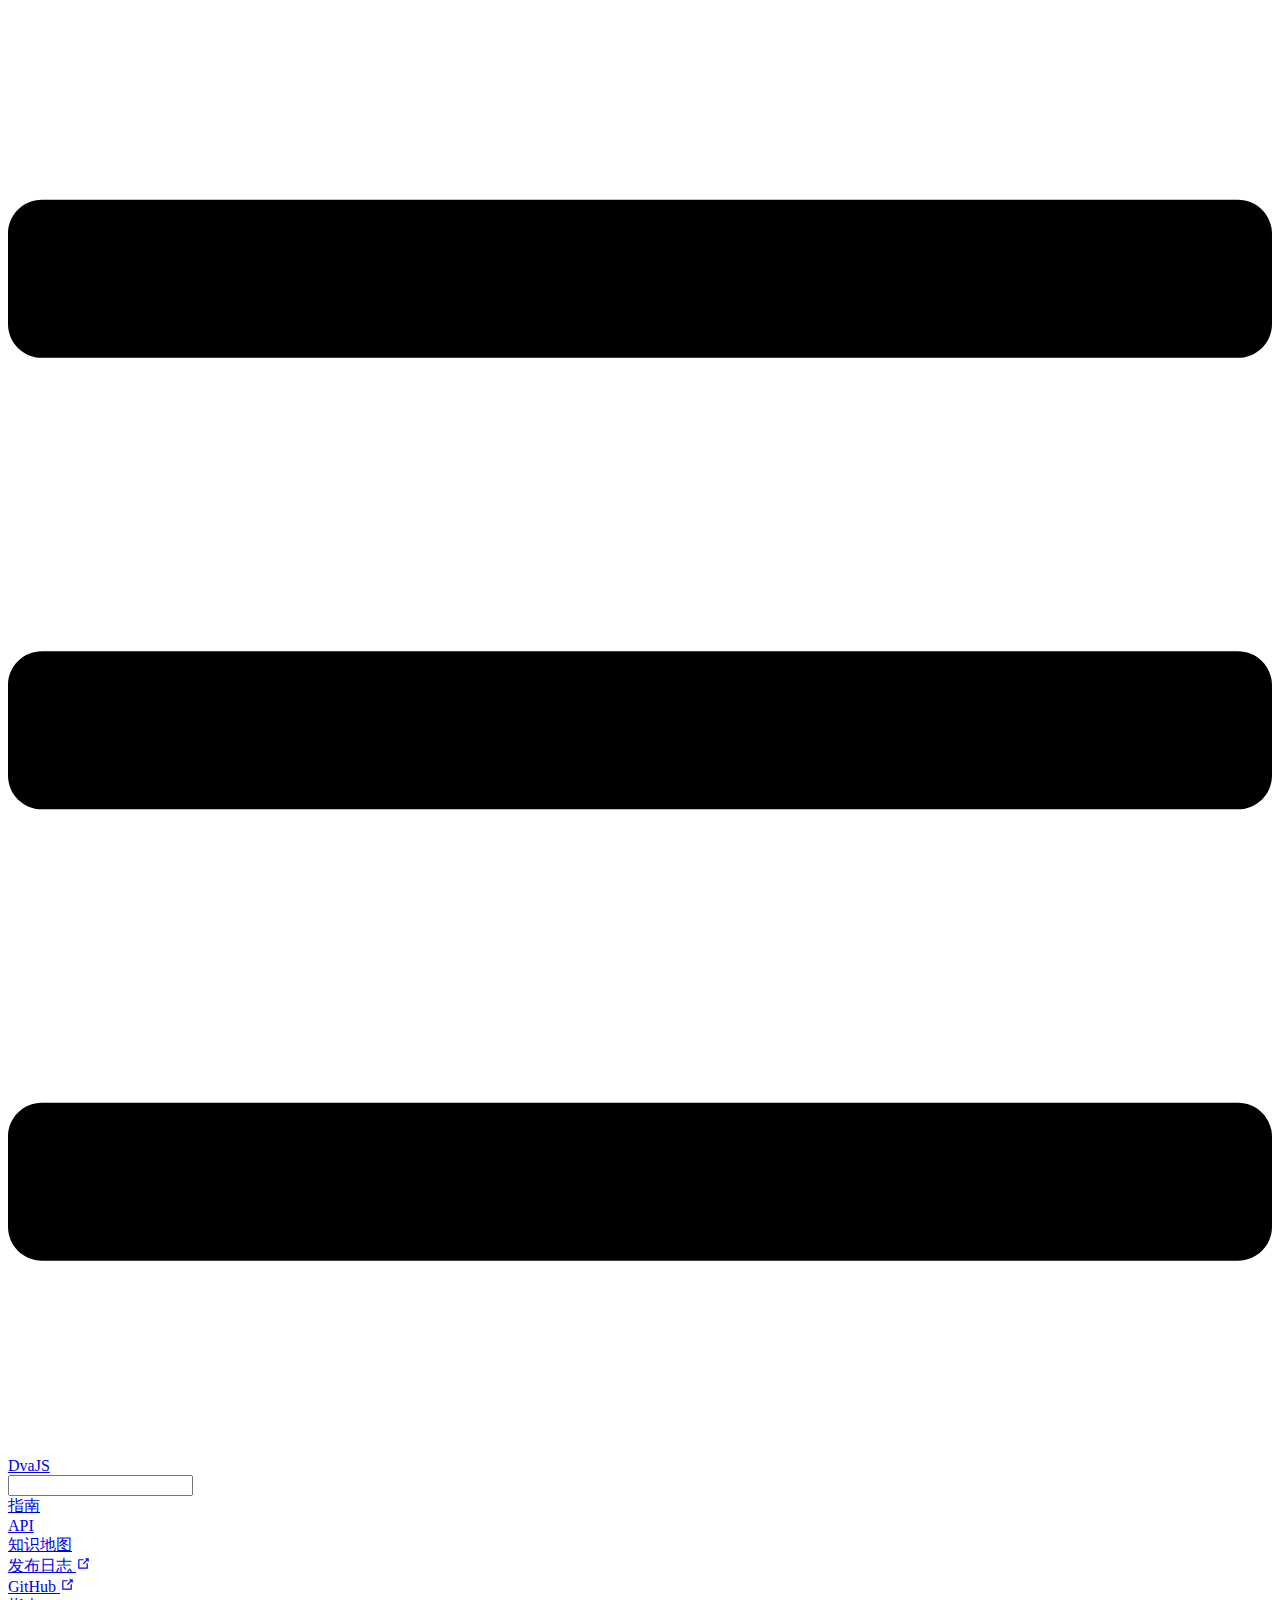
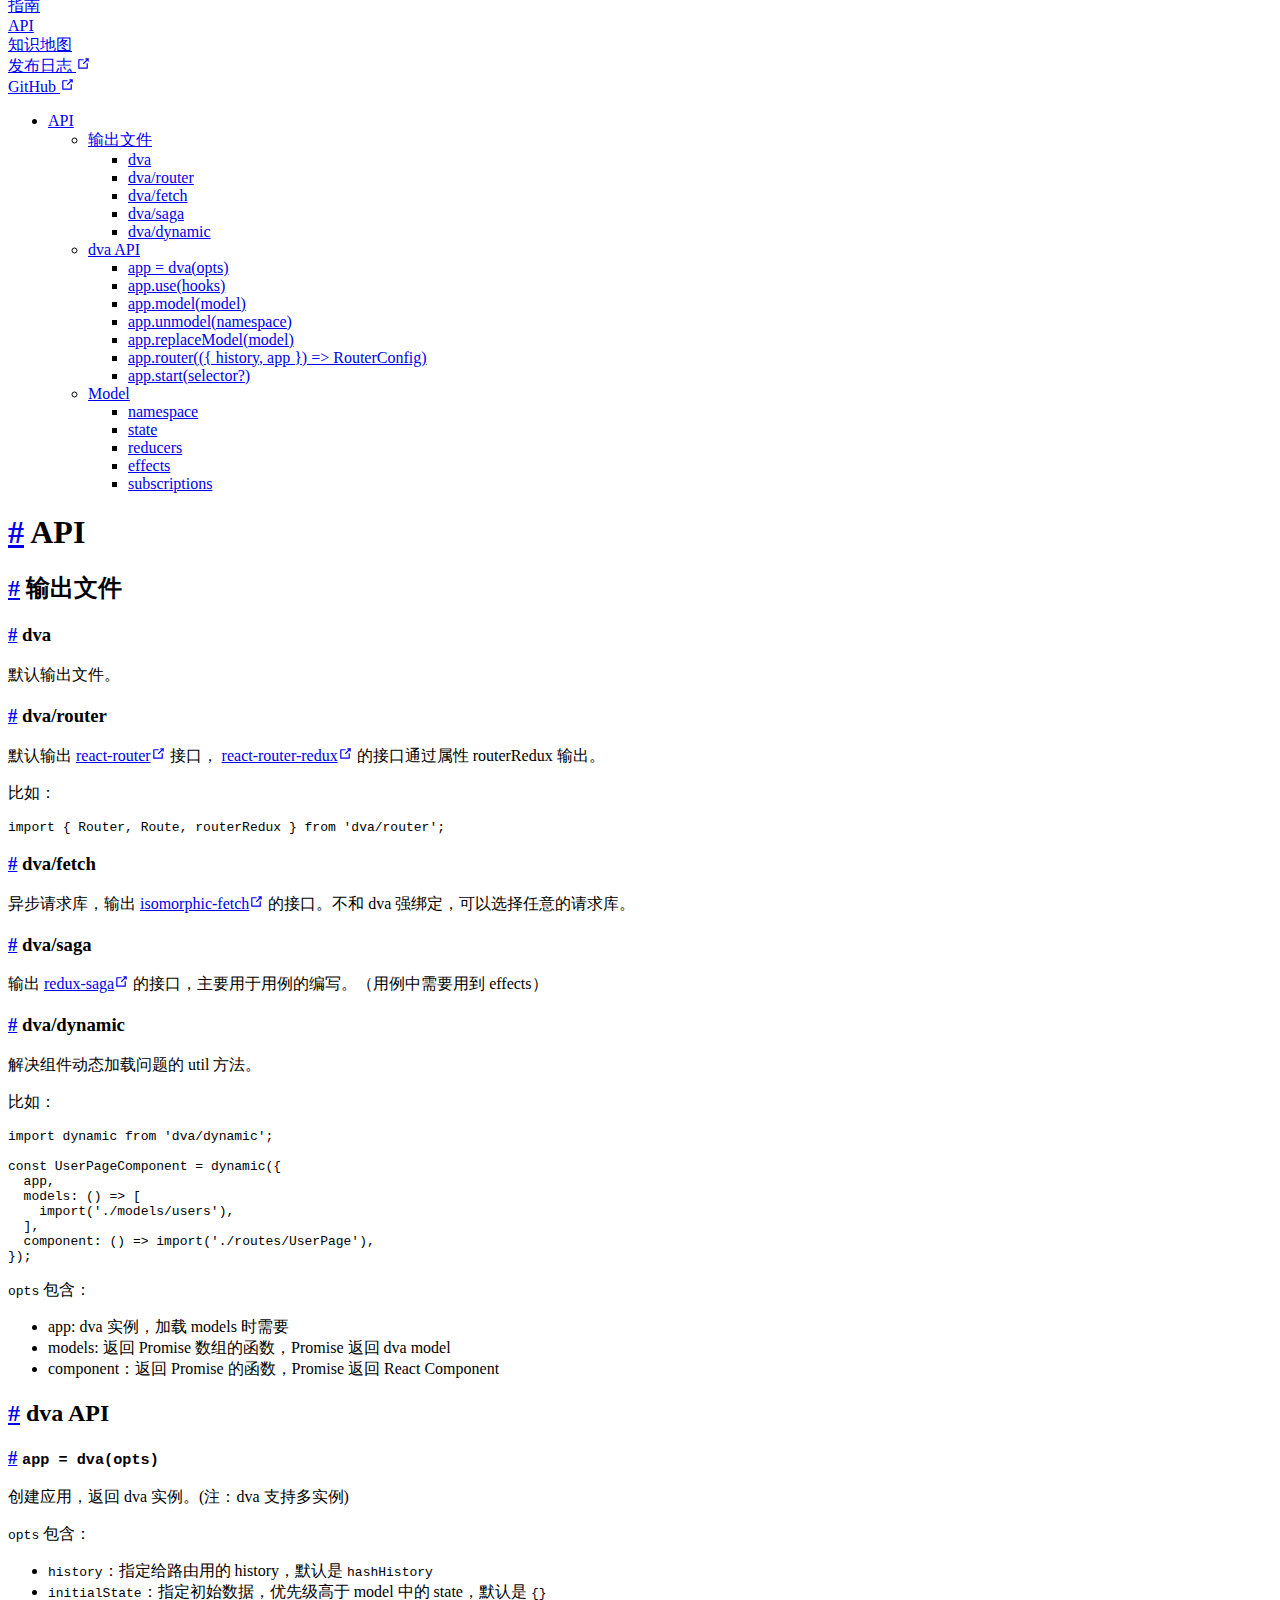
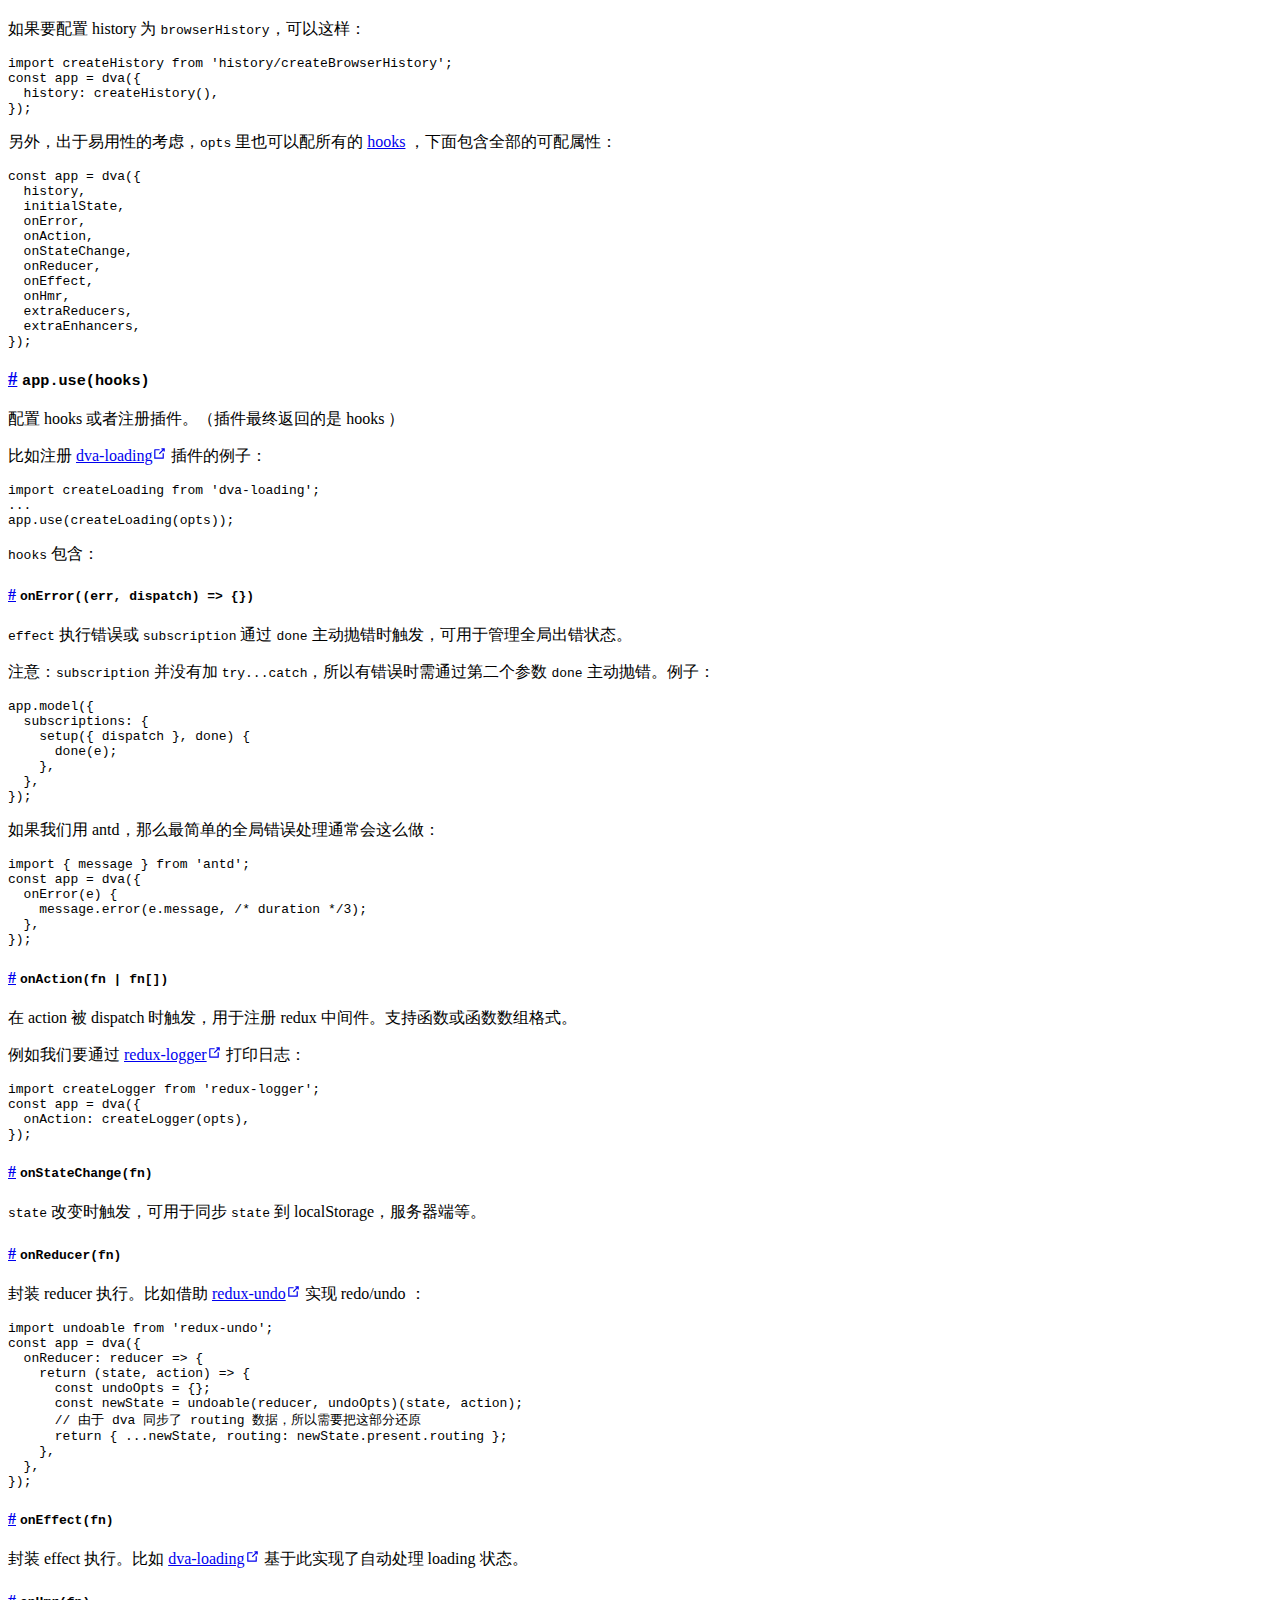
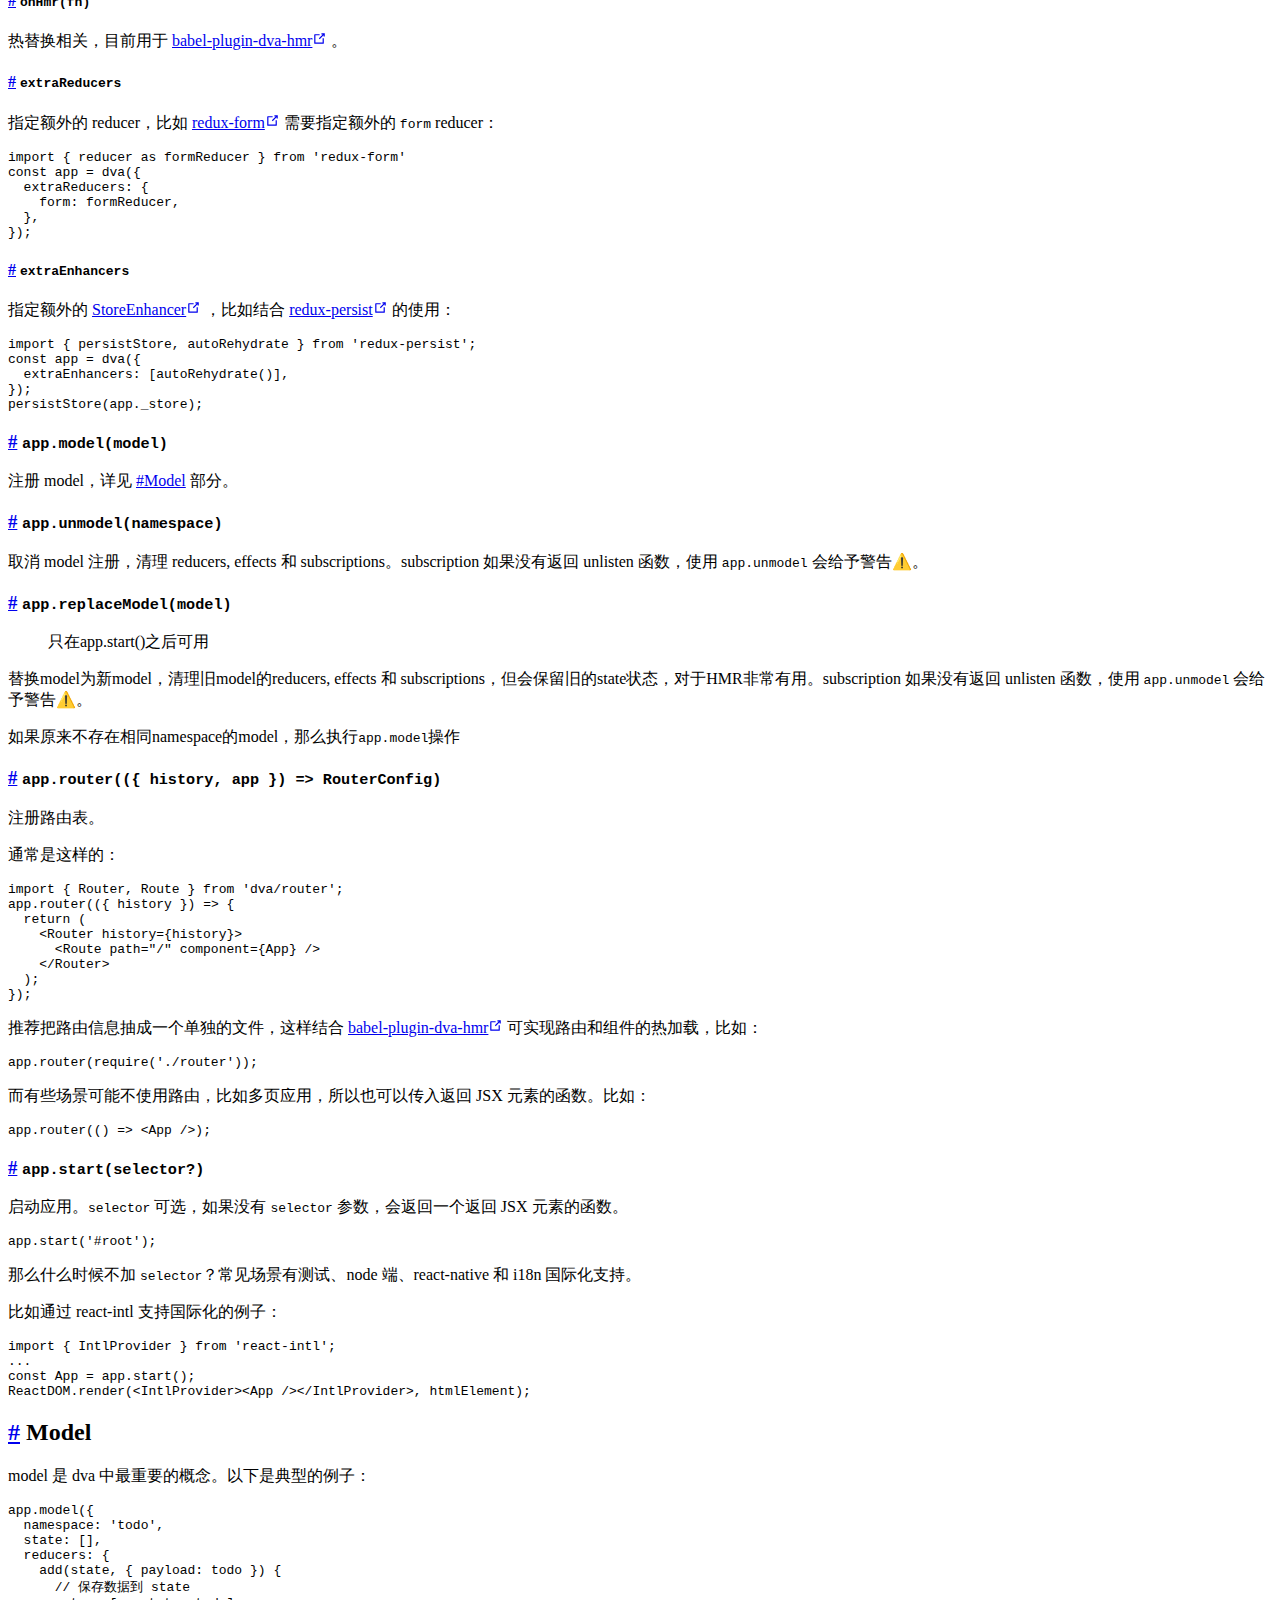
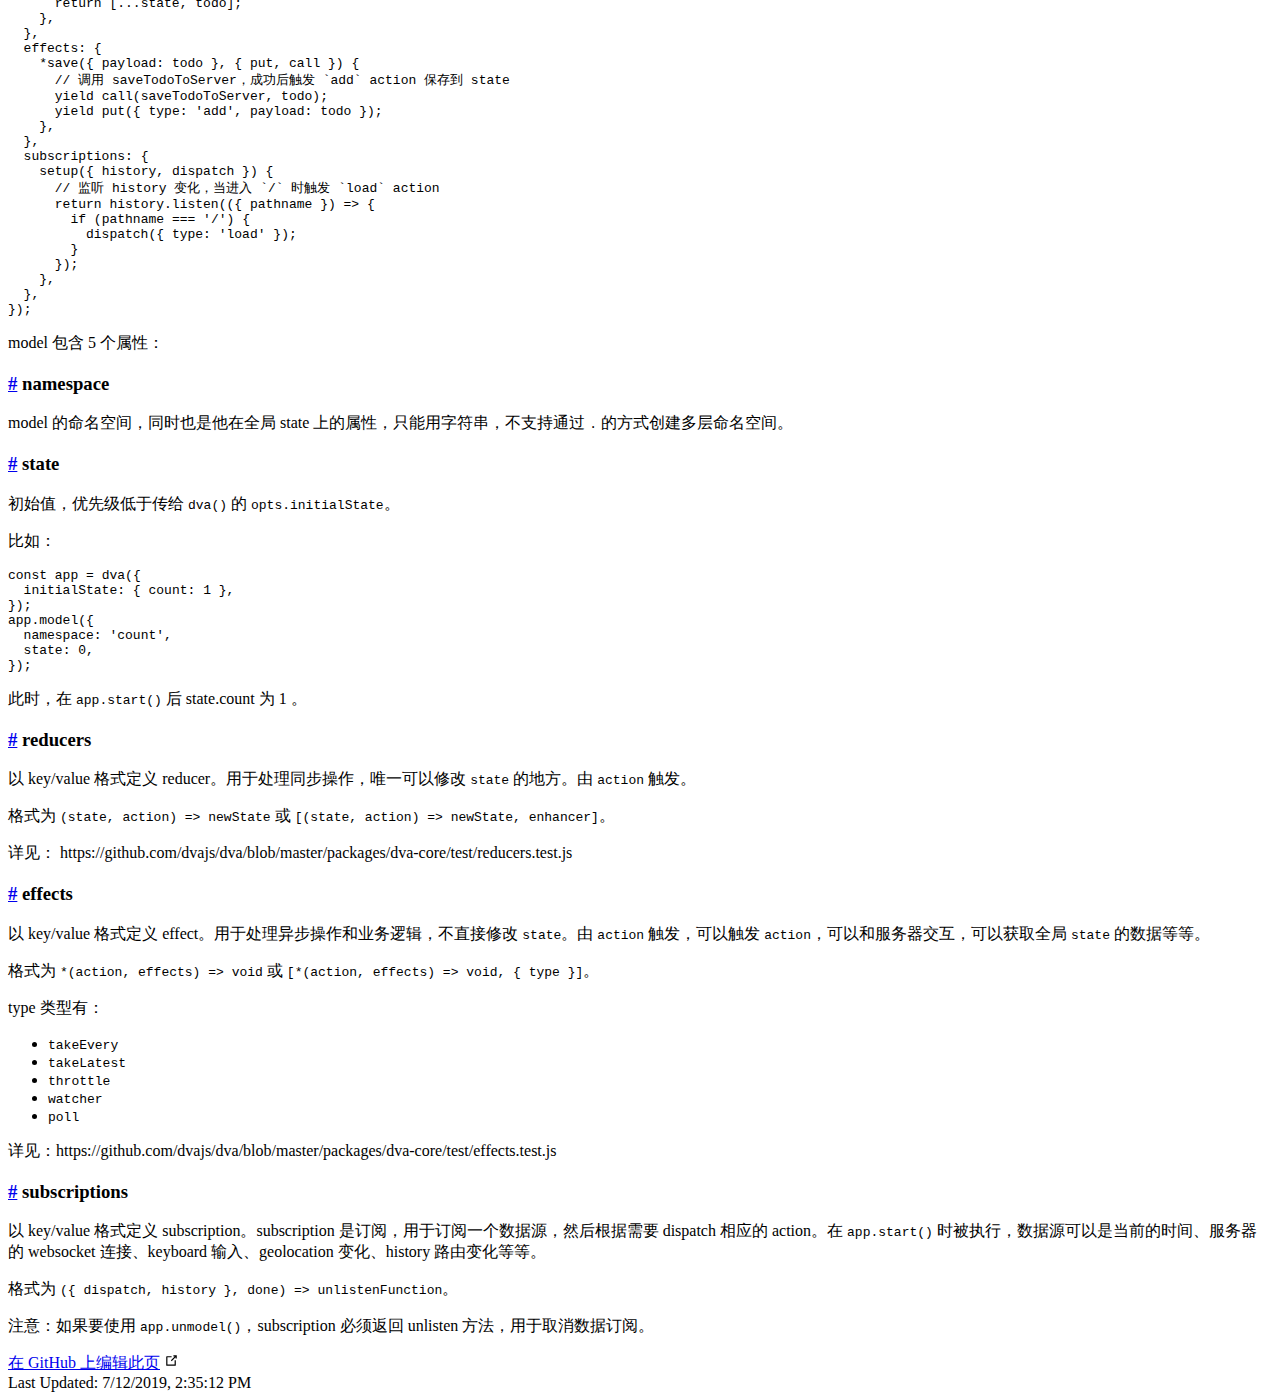
==== commit 02c2f185: "add:baseUrl修改" ====
--- a/api/index.html
+++ b/api/index.html
@@ -7,19 +7,19 @@
     <meta name="description" content="React and redux based, lightweight and elm-style framework.">
     
     
-    <link rel="preload" href="/assets/css/0.styles.b0be452b.css" as="style"><link rel="preload" href="/assets/js/app.c9325fe4.js" as="script"><link rel="preload" href="/assets/js/7.8726c71b.js" as="script"><link rel="prefetch" href="/assets/js/10.3b941219.js"><link rel="prefetch" href="/assets/js/11.faeb7d87.js"><link rel="prefetch" href="/assets/js/12.e7dcc131.js"><link rel="prefetch" href="/assets/js/13.76b6ff05.js"><link rel="prefetch" href="/assets/js/14.040e951c.js"><link rel="prefetch" href="/assets/js/15.d0a3ab5c.js"><link rel="prefetch" href="/assets/js/16.5284c3d8.js"><link rel="prefetch" href="/assets/js/17.88814d3d.js"><link rel="prefetch" href="/assets/js/2.fa90be6b.js"><link rel="prefetch" href="/assets/js/3.ce55975b.js"><link rel="prefetch" href="/assets/js/4.3167257f.js"><link rel="prefetch" href="/assets/js/5.03540d78.js"><link rel="prefetch" href="/assets/js/6.11b1af30.js"><link rel="prefetch" href="/assets/js/8.0f609521.js"><link rel="prefetch" href="/assets/js/9.8cca2a40.js">
-    <link rel="stylesheet" href="/assets/css/0.styles.b0be452b.css">
+    <link rel="preload" href="/dva-doc/assets/css/0.styles.91aff1c4.css" as="style"><link rel="preload" href="/dva-doc/assets/js/app.e72ec683.js" as="script"><link rel="preload" href="/dva-doc/assets/js/7.8726c71b.js" as="script"><link rel="prefetch" href="/dva-doc/assets/js/10.3b941219.js"><link rel="prefetch" href="/dva-doc/assets/js/11.faeb7d87.js"><link rel="prefetch" href="/dva-doc/assets/js/12.e7dcc131.js"><link rel="prefetch" href="/dva-doc/assets/js/13.76b6ff05.js"><link rel="prefetch" href="/dva-doc/assets/js/14.040e951c.js"><link rel="prefetch" href="/dva-doc/assets/js/15.d0a3ab5c.js"><link rel="prefetch" href="/dva-doc/assets/js/16.5284c3d8.js"><link rel="prefetch" href="/dva-doc/assets/js/17.88814d3d.js"><link rel="prefetch" href="/dva-doc/assets/js/2.fa90be6b.js"><link rel="prefetch" href="/dva-doc/assets/js/3.ce55975b.js"><link rel="prefetch" href="/dva-doc/assets/js/4.3167257f.js"><link rel="prefetch" href="/dva-doc/assets/js/5.03540d78.js"><link rel="prefetch" href="/dva-doc/assets/js/6.11b1af30.js"><link rel="prefetch" href="/dva-doc/assets/js/8.0f609521.js"><link rel="prefetch" href="/dva-doc/assets/js/9.8cca2a40.js">
+    <link rel="stylesheet" href="/dva-doc/assets/css/0.styles.91aff1c4.css">
   </head>
   <body>
-    <div id="app" data-server-rendered="true"><div class="theme-container"><header class="navbar"><div class="sidebar-button"><svg xmlns="http://www.w3.org/2000/svg" aria-hidden="true" role="img" viewBox="0 0 448 512" class="icon"><path fill="currentColor" d="M436 124H12c-6.627 0-12-5.373-12-12V80c0-6.627 5.373-12 12-12h424c6.627 0 12 5.373 12 12v32c0 6.627-5.373 12-12 12zm0 160H12c-6.627 0-12-5.373-12-12v-32c0-6.627 5.373-12 12-12h424c6.627 0 12 5.373 12 12v32c0 6.627-5.373 12-12 12zm0 160H12c-6.627 0-12-5.373-12-12v-32c0-6.627 5.373-12 12-12h424c6.627 0 12 5.373 12 12v32c0 6.627-5.373 12-12 12z"></path></svg></div> <a href="/" class="home-link router-link-active"><!----> <span class="site-name">DvaJS</span></a> <div class="links" style="max-width:nullpx;"><div class="search-box"><input aria-label="Search" autocomplete="off" spellcheck="false" value=""> <!----></div> <nav class="nav-links can-hide"><div class="nav-item"><a href="/guide/" class="nav-link">指南</a></div><div class="nav-item"><a href="/api/" aria-current="page" class="nav-link router-link-exact-active router-link-active">API</a></div><div class="nav-item"><a href="/knowledgemap/" class="nav-link">知识地图</a></div><div class="nav-item"><a href="https://github.com/dvajs/dva/releases" target="_blank" rel="noopener noreferrer" class="nav-link external">
+    <div id="app" data-server-rendered="true"><div class="theme-container"><header class="navbar"><div class="sidebar-button"><svg xmlns="http://www.w3.org/2000/svg" aria-hidden="true" role="img" viewBox="0 0 448 512" class="icon"><path fill="currentColor" d="M436 124H12c-6.627 0-12-5.373-12-12V80c0-6.627 5.373-12 12-12h424c6.627 0 12 5.373 12 12v32c0 6.627-5.373 12-12 12zm0 160H12c-6.627 0-12-5.373-12-12v-32c0-6.627 5.373-12 12-12h424c6.627 0 12 5.373 12 12v32c0 6.627-5.373 12-12 12zm0 160H12c-6.627 0-12-5.373-12-12v-32c0-6.627 5.373-12 12-12h424c6.627 0 12 5.373 12 12v32c0 6.627-5.373 12-12 12z"></path></svg></div> <a href="/dva-doc/" class="home-link router-link-active"><!----> <span class="site-name">DvaJS</span></a> <div class="links" style="max-width:nullpx;"><div class="search-box"><input aria-label="Search" autocomplete="off" spellcheck="false" value=""> <!----></div> <nav class="nav-links can-hide"><div class="nav-item"><a href="/dva-doc/guide/" class="nav-link">指南</a></div><div class="nav-item"><a href="/dva-doc/api/" aria-current="page" class="nav-link router-link-exact-active router-link-active">API</a></div><div class="nav-item"><a href="/dva-doc/knowledgemap/" class="nav-link">知识地图</a></div><div class="nav-item"><a href="https://github.com/dvajs/dva/releases" target="_blank" rel="noopener noreferrer" class="nav-link external">
   发布日志
   <svg xmlns="http://www.w3.org/2000/svg" aria-hidden="true" x="0px" y="0px" viewBox="0 0 100 100" width="15" height="15" class="icon outbound"><path fill="currentColor" d="M18.8,85.1h56l0,0c2.2,0,4-1.8,4-4v-32h-8v28h-48v-48h28v-8h-32l0,0c-2.2,0-4,1.8-4,4v56C14.8,83.3,16.6,85.1,18.8,85.1z"></path> <polygon fill="currentColor" points="45.7,48.7 51.3,54.3 77.2,28.5 77.2,37.2 85.2,37.2 85.2,14.9 62.8,14.9 62.8,22.9 71.5,22.9"></polygon></svg></a></div> <a href="https://github.com/dvajs/dva" target="_blank" rel="noopener noreferrer" class="repo-link">
     GitHub
-    <svg xmlns="http://www.w3.org/2000/svg" aria-hidden="true" x="0px" y="0px" viewBox="0 0 100 100" width="15" height="15" class="icon outbound"><path fill="currentColor" d="M18.8,85.1h56l0,0c2.2,0,4-1.8,4-4v-32h-8v28h-48v-48h28v-8h-32l0,0c-2.2,0-4,1.8-4,4v56C14.8,83.3,16.6,85.1,18.8,85.1z"></path> <polygon fill="currentColor" points="45.7,48.7 51.3,54.3 77.2,28.5 77.2,37.2 85.2,37.2 85.2,14.9 62.8,14.9 62.8,22.9 71.5,22.9"></polygon></svg></a></nav></div></header> <div class="sidebar-mask"></div> <div class="sidebar"><nav class="nav-links"><div class="nav-item"><a href="/guide/" class="nav-link">指南</a></div><div class="nav-item"><a href="/api/" aria-current="page" class="nav-link router-link-exact-active router-link-active">API</a></div><div class="nav-item"><a href="/knowledgemap/" class="nav-link">知识地图</a></div><div class="nav-item"><a href="https://github.com/dvajs/dva/releases" target="_blank" rel="noopener noreferrer" class="nav-link external">
+    <svg xmlns="http://www.w3.org/2000/svg" aria-hidden="true" x="0px" y="0px" viewBox="0 0 100 100" width="15" height="15" class="icon outbound"><path fill="currentColor" d="M18.8,85.1h56l0,0c2.2,0,4-1.8,4-4v-32h-8v28h-48v-48h28v-8h-32l0,0c-2.2,0-4,1.8-4,4v56C14.8,83.3,16.6,85.1,18.8,85.1z"></path> <polygon fill="currentColor" points="45.7,48.7 51.3,54.3 77.2,28.5 77.2,37.2 85.2,37.2 85.2,14.9 62.8,14.9 62.8,22.9 71.5,22.9"></polygon></svg></a></nav></div></header> <div class="sidebar-mask"></div> <div class="sidebar"><nav class="nav-links"><div class="nav-item"><a href="/dva-doc/guide/" class="nav-link">指南</a></div><div class="nav-item"><a href="/dva-doc/api/" aria-current="page" class="nav-link router-link-exact-active router-link-active">API</a></div><div class="nav-item"><a href="/dva-doc/knowledgemap/" class="nav-link">知识地图</a></div><div class="nav-item"><a href="https://github.com/dvajs/dva/releases" target="_blank" rel="noopener noreferrer" class="nav-link external">
   发布日志
   <svg xmlns="http://www.w3.org/2000/svg" aria-hidden="true" x="0px" y="0px" viewBox="0 0 100 100" width="15" height="15" class="icon outbound"><path fill="currentColor" d="M18.8,85.1h56l0,0c2.2,0,4-1.8,4-4v-32h-8v28h-48v-48h28v-8h-32l0,0c-2.2,0-4,1.8-4,4v56C14.8,83.3,16.6,85.1,18.8,85.1z"></path> <polygon fill="currentColor" points="45.7,48.7 51.3,54.3 77.2,28.5 77.2,37.2 85.2,37.2 85.2,14.9 62.8,14.9 62.8,22.9 71.5,22.9"></polygon></svg></a></div> <a href="https://github.com/dvajs/dva" target="_blank" rel="noopener noreferrer" class="repo-link">
     GitHub
-    <svg xmlns="http://www.w3.org/2000/svg" aria-hidden="true" x="0px" y="0px" viewBox="0 0 100 100" width="15" height="15" class="icon outbound"><path fill="currentColor" d="M18.8,85.1h56l0,0c2.2,0,4-1.8,4-4v-32h-8v28h-48v-48h28v-8h-32l0,0c-2.2,0-4,1.8-4,4v56C14.8,83.3,16.6,85.1,18.8,85.1z"></path> <polygon fill="currentColor" points="45.7,48.7 51.3,54.3 77.2,28.5 77.2,37.2 85.2,37.2 85.2,14.9 62.8,14.9 62.8,22.9 71.5,22.9"></polygon></svg></a></nav>  <ul class="sidebar-links"><li><a href="/api/" aria-current="page" class="active sidebar-link">API</a><ul class="sidebar-sub-headers"><li class="sidebar-sub-header"><a href="/api/#输出文件" class="sidebar-link">输出文件</a><ul class="sidebar-sub-headers"><li class="sidebar-sub-header"><a href="/api/#dva" class="sidebar-link">dva</a></li><li class="sidebar-sub-header"><a href="/api/#dva-router" class="sidebar-link">dva/router</a></li><li class="sidebar-sub-header"><a href="/api/#dva-fetch" class="sidebar-link">dva/fetch</a></li><li class="sidebar-sub-header"><a href="/api/#dva-saga" class="sidebar-link">dva/saga</a></li><li class="sidebar-sub-header"><a href="/api/#dva-dynamic" class="sidebar-link">dva/dynamic</a></li></ul></li><li class="sidebar-sub-header"><a href="/api/#dva-api" class="sidebar-link">dva API</a><ul class="sidebar-sub-headers"><li class="sidebar-sub-header"><a href="/api/#app-dva-opts" class="sidebar-link">app = dva(opts)</a></li><li class="sidebar-sub-header"><a href="/api/#app-use-hooks" class="sidebar-link">app.use(hooks)</a></li><li class="sidebar-sub-header"><a href="/api/#app-model-model" class="sidebar-link">app.model(model)</a></li><li class="sidebar-sub-header"><a href="/api/#app-unmodel-namespace" class="sidebar-link">app.unmodel(namespace)</a></li><li class="sidebar-sub-header"><a href="/api/#app-replacemodel-model" class="sidebar-link">app.replaceModel(model)</a></li><li class="sidebar-sub-header"><a href="/api/#app-router-history-app-routerconfig" class="sidebar-link">app.router(({ history, app }) =&gt; RouterConfig)</a></li><li class="sidebar-sub-header"><a href="/api/#app-start-selector" class="sidebar-link">app.start(selector?)</a></li></ul></li><li class="sidebar-sub-header"><a href="/api/#model" class="sidebar-link">Model</a><ul class="sidebar-sub-headers"><li class="sidebar-sub-header"><a href="/api/#namespace" class="sidebar-link">namespace</a></li><li class="sidebar-sub-header"><a href="/api/#state" class="sidebar-link">state</a></li><li class="sidebar-sub-header"><a href="/api/#reducers" class="sidebar-link">reducers</a></li><li class="sidebar-sub-header"><a href="/api/#effects" class="sidebar-link">effects</a></li><li class="sidebar-sub-header"><a href="/api/#subscriptions" class="sidebar-link">subscriptions</a></li></ul></li></ul></li></ul> </div> <div class="page"> <div class="content"><h1 id="api"><a href="#api" class="header-anchor">#</a> API</h1> <h2 id="输出文件"><a href="#输出文件" class="header-anchor">#</a> 输出文件</h2> <h3 id="dva"><a href="#dva" class="header-anchor">#</a> dva</h3> <p>默认输出文件。</p> <h3 id="dva-router"><a href="#dva-router" class="header-anchor">#</a> dva/router</h3> <p>默认输出 <a href="https://github.com/ReactTraining/react-router" target="_blank" rel="noopener noreferrer">react-router<svg xmlns="http://www.w3.org/2000/svg" aria-hidden="true" x="0px" y="0px" viewBox="0 0 100 100" width="15" height="15" class="icon outbound"><path fill="currentColor" d="M18.8,85.1h56l0,0c2.2,0,4-1.8,4-4v-32h-8v28h-48v-48h28v-8h-32l0,0c-2.2,0-4,1.8-4,4v56C14.8,83.3,16.6,85.1,18.8,85.1z"></path> <polygon fill="currentColor" points="45.7,48.7 51.3,54.3 77.2,28.5 77.2,37.2 85.2,37.2 85.2,14.9 62.8,14.9 62.8,22.9 71.5,22.9"></polygon></svg></a> 接口， <a href="https://github.com/reactjs/react-router-redux" target="_blank" rel="noopener noreferrer">react-router-redux<svg xmlns="http://www.w3.org/2000/svg" aria-hidden="true" x="0px" y="0px" viewBox="0 0 100 100" width="15" height="15" class="icon outbound"><path fill="currentColor" d="M18.8,85.1h56l0,0c2.2,0,4-1.8,4-4v-32h-8v28h-48v-48h28v-8h-32l0,0c-2.2,0-4,1.8-4,4v56C14.8,83.3,16.6,85.1,18.8,85.1z"></path> <polygon fill="currentColor" points="45.7,48.7 51.3,54.3 77.2,28.5 77.2,37.2 85.2,37.2 85.2,14.9 62.8,14.9 62.8,22.9 71.5,22.9"></polygon></svg></a> 的接口通过属性 routerRedux 输出。</p> <p>比如：</p> <div class="language-js extra-class"><pre class="language-js"><code><span class="token keyword">import</span> <span class="token punctuation">{</span> Router<span class="token punctuation">,</span> Route<span class="token punctuation">,</span> routerRedux <span class="token punctuation">}</span> <span class="token keyword">from</span> <span class="token string">'dva/router'</span><span class="token punctuation">;</span>
+    <svg xmlns="http://www.w3.org/2000/svg" aria-hidden="true" x="0px" y="0px" viewBox="0 0 100 100" width="15" height="15" class="icon outbound"><path fill="currentColor" d="M18.8,85.1h56l0,0c2.2,0,4-1.8,4-4v-32h-8v28h-48v-48h28v-8h-32l0,0c-2.2,0-4,1.8-4,4v56C14.8,83.3,16.6,85.1,18.8,85.1z"></path> <polygon fill="currentColor" points="45.7,48.7 51.3,54.3 77.2,28.5 77.2,37.2 85.2,37.2 85.2,14.9 62.8,14.9 62.8,22.9 71.5,22.9"></polygon></svg></a></nav>  <ul class="sidebar-links"><li><a href="/dva-doc/api/" aria-current="page" class="active sidebar-link">API</a><ul class="sidebar-sub-headers"><li class="sidebar-sub-header"><a href="/dva-doc/api/#输出文件" class="sidebar-link">输出文件</a><ul class="sidebar-sub-headers"><li class="sidebar-sub-header"><a href="/dva-doc/api/#dva" class="sidebar-link">dva</a></li><li class="sidebar-sub-header"><a href="/dva-doc/api/#dva-router" class="sidebar-link">dva/router</a></li><li class="sidebar-sub-header"><a href="/dva-doc/api/#dva-fetch" class="sidebar-link">dva/fetch</a></li><li class="sidebar-sub-header"><a href="/dva-doc/api/#dva-saga" class="sidebar-link">dva/saga</a></li><li class="sidebar-sub-header"><a href="/dva-doc/api/#dva-dynamic" class="sidebar-link">dva/dynamic</a></li></ul></li><li class="sidebar-sub-header"><a href="/dva-doc/api/#dva-api" class="sidebar-link">dva API</a><ul class="sidebar-sub-headers"><li class="sidebar-sub-header"><a href="/dva-doc/api/#app-dva-opts" class="sidebar-link">app = dva(opts)</a></li><li class="sidebar-sub-header"><a href="/dva-doc/api/#app-use-hooks" class="sidebar-link">app.use(hooks)</a></li><li class="sidebar-sub-header"><a href="/dva-doc/api/#app-model-model" class="sidebar-link">app.model(model)</a></li><li class="sidebar-sub-header"><a href="/dva-doc/api/#app-unmodel-namespace" class="sidebar-link">app.unmodel(namespace)</a></li><li class="sidebar-sub-header"><a href="/dva-doc/api/#app-replacemodel-model" class="sidebar-link">app.replaceModel(model)</a></li><li class="sidebar-sub-header"><a href="/dva-doc/api/#app-router-history-app-routerconfig" class="sidebar-link">app.router(({ history, app }) =&gt; RouterConfig)</a></li><li class="sidebar-sub-header"><a href="/dva-doc/api/#app-start-selector" class="sidebar-link">app.start(selector?)</a></li></ul></li><li class="sidebar-sub-header"><a href="/dva-doc/api/#model" class="sidebar-link">Model</a><ul class="sidebar-sub-headers"><li class="sidebar-sub-header"><a href="/dva-doc/api/#namespace" class="sidebar-link">namespace</a></li><li class="sidebar-sub-header"><a href="/dva-doc/api/#state" class="sidebar-link">state</a></li><li class="sidebar-sub-header"><a href="/dva-doc/api/#reducers" class="sidebar-link">reducers</a></li><li class="sidebar-sub-header"><a href="/dva-doc/api/#effects" class="sidebar-link">effects</a></li><li class="sidebar-sub-header"><a href="/dva-doc/api/#subscriptions" class="sidebar-link">subscriptions</a></li></ul></li></ul></li></ul> </div> <div class="page"> <div class="content"><h1 id="api"><a href="#api" class="header-anchor">#</a> API</h1> <h2 id="输出文件"><a href="#输出文件" class="header-anchor">#</a> 输出文件</h2> <h3 id="dva"><a href="#dva" class="header-anchor">#</a> dva</h3> <p>默认输出文件。</p> <h3 id="dva-router"><a href="#dva-router" class="header-anchor">#</a> dva/router</h3> <p>默认输出 <a href="https://github.com/ReactTraining/react-router" target="_blank" rel="noopener noreferrer">react-router<svg xmlns="http://www.w3.org/2000/svg" aria-hidden="true" x="0px" y="0px" viewBox="0 0 100 100" width="15" height="15" class="icon outbound"><path fill="currentColor" d="M18.8,85.1h56l0,0c2.2,0,4-1.8,4-4v-32h-8v28h-48v-48h28v-8h-32l0,0c-2.2,0-4,1.8-4,4v56C14.8,83.3,16.6,85.1,18.8,85.1z"></path> <polygon fill="currentColor" points="45.7,48.7 51.3,54.3 77.2,28.5 77.2,37.2 85.2,37.2 85.2,14.9 62.8,14.9 62.8,22.9 71.5,22.9"></polygon></svg></a> 接口， <a href="https://github.com/reactjs/react-router-redux" target="_blank" rel="noopener noreferrer">react-router-redux<svg xmlns="http://www.w3.org/2000/svg" aria-hidden="true" x="0px" y="0px" viewBox="0 0 100 100" width="15" height="15" class="icon outbound"><path fill="currentColor" d="M18.8,85.1h56l0,0c2.2,0,4-1.8,4-4v-32h-8v28h-48v-48h28v-8h-32l0,0c-2.2,0-4,1.8-4,4v56C14.8,83.3,16.6,85.1,18.8,85.1z"></path> <polygon fill="currentColor" points="45.7,48.7 51.3,54.3 77.2,28.5 77.2,37.2 85.2,37.2 85.2,14.9 62.8,14.9 62.8,22.9 71.5,22.9"></polygon></svg></a> 的接口通过属性 routerRedux 输出。</p> <p>比如：</p> <div class="language-js extra-class"><pre class="language-js"><code><span class="token keyword">import</span> <span class="token punctuation">{</span> Router<span class="token punctuation">,</span> Route<span class="token punctuation">,</span> routerRedux <span class="token punctuation">}</span> <span class="token keyword">from</span> <span class="token string">'dva/router'</span><span class="token punctuation">;</span>
 </code></pre></div><h3 id="dva-fetch"><a href="#dva-fetch" class="header-anchor">#</a> dva/fetch</h3> <p>异步请求库，输出 <a href="https://github.com/matthew-andrews/isomorphic-fetch" target="_blank" rel="noopener noreferrer">isomorphic-fetch<svg xmlns="http://www.w3.org/2000/svg" aria-hidden="true" x="0px" y="0px" viewBox="0 0 100 100" width="15" height="15" class="icon outbound"><path fill="currentColor" d="M18.8,85.1h56l0,0c2.2,0,4-1.8,4-4v-32h-8v28h-48v-48h28v-8h-32l0,0c-2.2,0-4,1.8-4,4v56C14.8,83.3,16.6,85.1,18.8,85.1z"></path> <polygon fill="currentColor" points="45.7,48.7 51.3,54.3 77.2,28.5 77.2,37.2 85.2,37.2 85.2,14.9 62.8,14.9 62.8,22.9 71.5,22.9"></polygon></svg></a> 的接口。不和 dva 强绑定，可以选择任意的请求库。</p> <h3 id="dva-saga"><a href="#dva-saga" class="header-anchor">#</a> dva/saga</h3> <p>输出 <a href="https://github.com/yelouafi/redux-saga" target="_blank" rel="noopener noreferrer">redux-saga<svg xmlns="http://www.w3.org/2000/svg" aria-hidden="true" x="0px" y="0px" viewBox="0 0 100 100" width="15" height="15" class="icon outbound"><path fill="currentColor" d="M18.8,85.1h56l0,0c2.2,0,4-1.8,4-4v-32h-8v28h-48v-48h28v-8h-32l0,0c-2.2,0-4,1.8-4,4v56C14.8,83.3,16.6,85.1,18.8,85.1z"></path> <polygon fill="currentColor" points="45.7,48.7 51.3,54.3 77.2,28.5 77.2,37.2 85.2,37.2 85.2,14.9 62.8,14.9 62.8,22.9 71.5,22.9"></polygon></svg></a> 的接口，主要用于用例的编写。（用例中需要用到 effects）</p> <h3 id="dva-dynamic"><a href="#dva-dynamic" class="header-anchor">#</a> dva/dynamic</h3> <p>解决组件动态加载问题的 util 方法。</p> <p>比如：</p> <div class="language-js extra-class"><pre class="language-js"><code><span class="token keyword">import</span> dynamic <span class="token keyword">from</span> <span class="token string">'dva/dynamic'</span><span class="token punctuation">;</span>
 
 <span class="token keyword">const</span> UserPageComponent <span class="token operator">=</span> <span class="token function">dynamic</span><span class="token punctuation">(</span><span class="token punctuation">{</span>
@@ -137,6 +137,6 @@
   <span class="token literal-property property">state</span><span class="token operator">:</span> <span class="token number">0</span><span class="token punctuation">,</span>
 <span class="token punctuation">}</span><span class="token punctuation">)</span><span class="token punctuation">;</span>
 </code></pre></div><p>此时，在 <code>app.start()</code> 后 state.count 为 1 。</p> <h3 id="reducers"><a href="#reducers" class="header-anchor">#</a> reducers</h3> <p>以 key/value 格式定义 reducer。用于处理同步操作，唯一可以修改 <code>state</code> 的地方。由 <code>action</code> 触发。</p> <p>格式为 <code>(state, action) =&gt; newState</code> 或 <code>[(state, action) =&gt; newState, enhancer]</code>。</p> <p>详见： https://github.com/dvajs/dva/blob/master/packages/dva-core/test/reducers.test.js</p> <h3 id="effects"><a href="#effects" class="header-anchor">#</a> effects</h3> <p>以 key/value 格式定义 effect。用于处理异步操作和业务逻辑，不直接修改 <code>state</code>。由 <code>action</code> 触发，可以触发 <code>action</code>，可以和服务器交互，可以获取全局 <code>state</code> 的数据等等。</p> <p>格式为 <code>*(action, effects) =&gt; void</code> 或 <code>[*(action, effects) =&gt; void, { type }]</code>。</p> <p>type 类型有：</p> <ul><li><code>takeEvery</code></li> <li><code>takeLatest</code></li> <li><code>throttle</code></li> <li><code>watcher</code></li> <li><code>poll</code></li></ul> <p>详见：https://github.com/dvajs/dva/blob/master/packages/dva-core/test/effects.test.js</p> <h3 id="subscriptions"><a href="#subscriptions" class="header-anchor">#</a> subscriptions</h3> <p>以 key/value 格式定义 subscription。subscription 是订阅，用于订阅一个数据源，然后根据需要 dispatch 相应的 action。在 <code>app.start()</code> 时被执行，数据源可以是当前的时间、服务器的 websocket 连接、keyboard 输入、geolocation 变化、history 路由变化等等。</p> <p>格式为 <code>({ dispatch, history }, done) =&gt; unlistenFunction</code>。</p> <p>注意：如果要使用 <code>app.unmodel()</code>，subscription 必须返回 unlisten 方法，用于取消数据订阅。</p></div> <div class="page-edit"><div class="edit-link"><a href="https://github.com/dvajs/dva/edit/master/docs/api/README.md" target="_blank" rel="noopener noreferrer">在 GitHub 上编辑此页</a> <svg xmlns="http://www.w3.org/2000/svg" aria-hidden="true" x="0px" y="0px" viewBox="0 0 100 100" width="15" height="15" class="icon outbound"><path fill="currentColor" d="M18.8,85.1h56l0,0c2.2,0,4-1.8,4-4v-32h-8v28h-48v-48h28v-8h-32l0,0c-2.2,0-4,1.8-4,4v56C14.8,83.3,16.6,85.1,18.8,85.1z"></path> <polygon fill="currentColor" points="45.7,48.7 51.3,54.3 77.2,28.5 77.2,37.2 85.2,37.2 85.2,14.9 62.8,14.9 62.8,22.9 71.5,22.9"></polygon></svg></div> <div class="last-updated"><span class="prefix">Last Updated: </span> <span class="time">7/12/2019, 2:35:12 PM</span></div></div> <!----> </div> <!----></div></div>
-    <script src="/assets/js/app.c9325fe4.js" defer></script><script src="/assets/js/7.8726c71b.js" defer></script>
+    <script src="/dva-doc/assets/js/app.e72ec683.js" defer></script><script src="/dva-doc/assets/js/7.8726c71b.js" defer></script>
   </body>
 </html>
